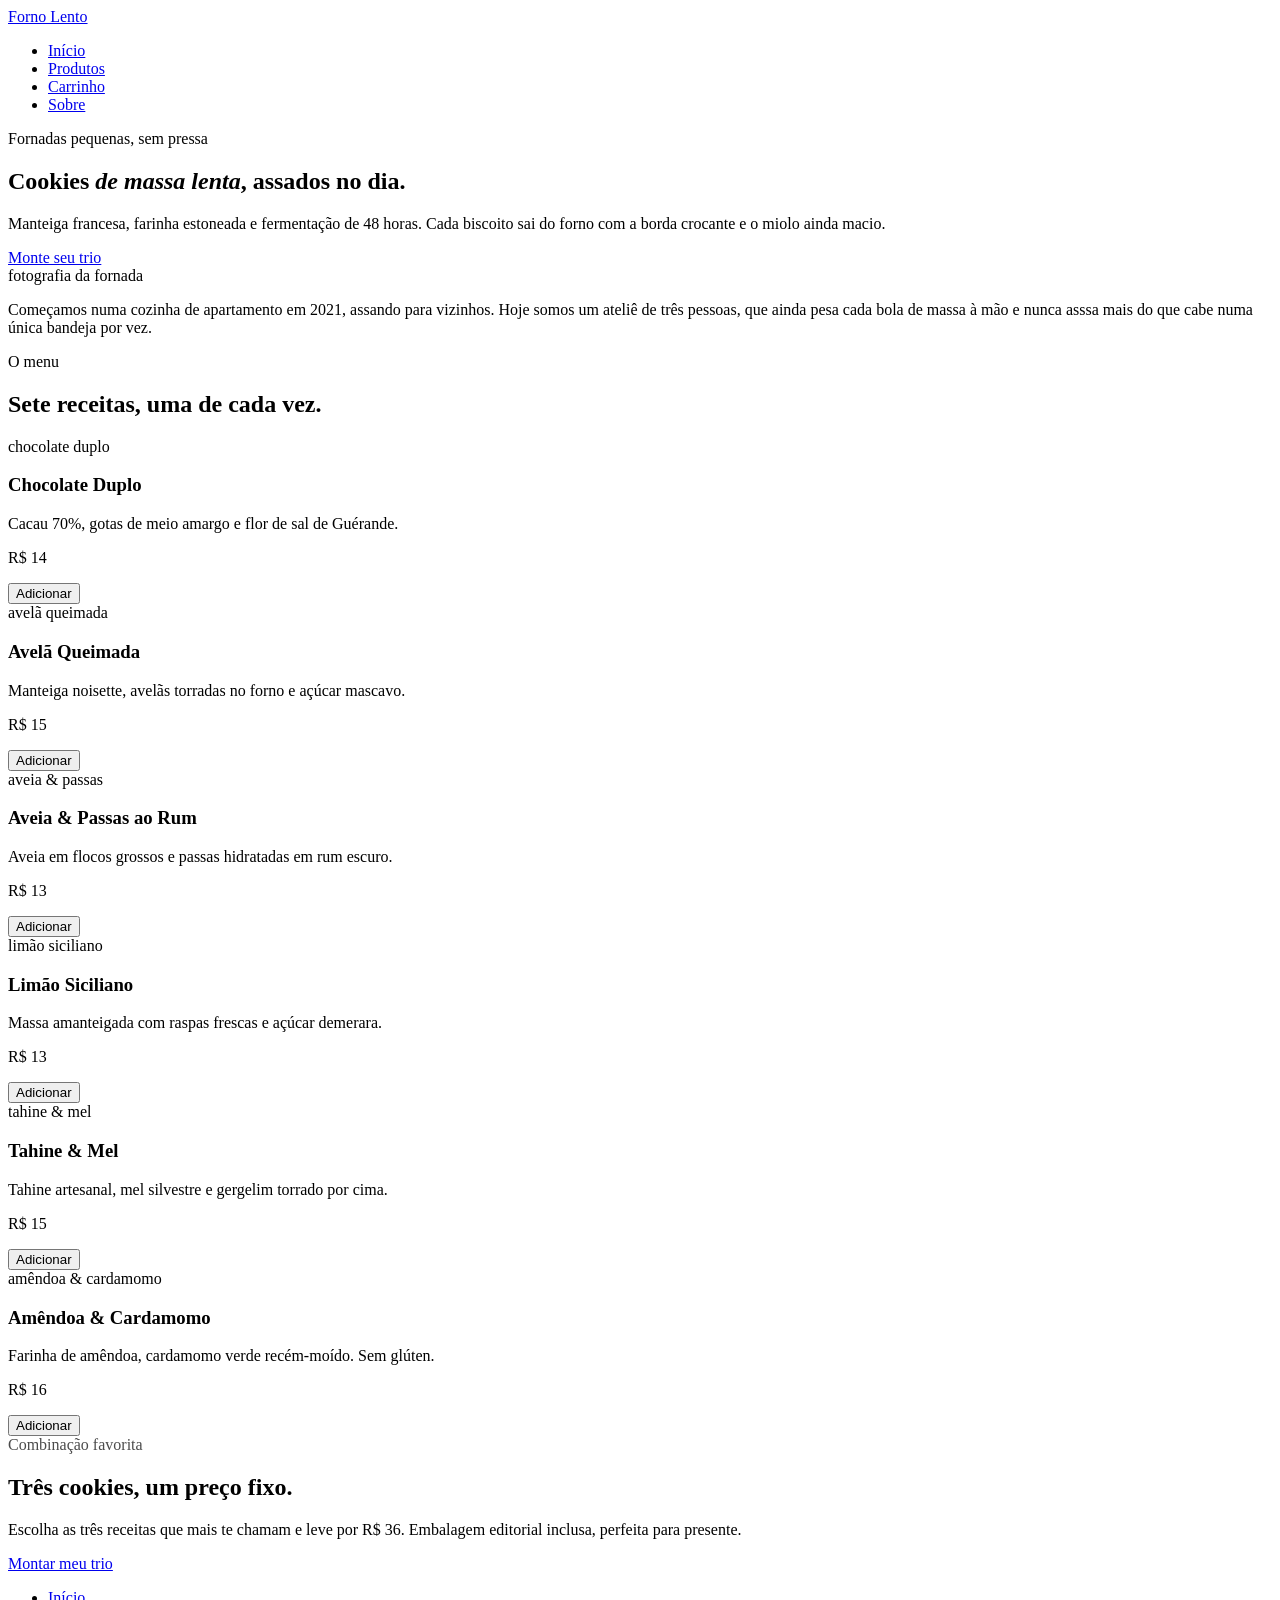
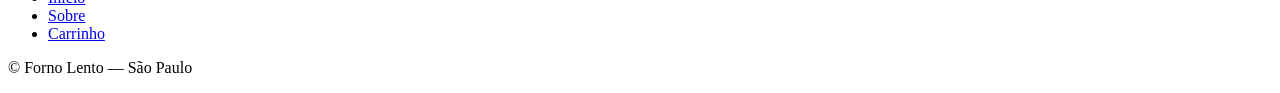
==== index.html @ 757d4aea "Update site info for publish Edited UI in Lovable  Co-authored-by: GDLOL4775 <159467509+GDLOL4775@us" ====
<!doctype html>
<html lang="pt-BR">
<head>
  <meta charset="utf-8" />
  <meta name="viewport" content="width=device-width, initial-scale=1" />
  <title>Forno Lento — Cookies artesanais assados sob encomenda</title>
  <meta name="description" content="Cookies artesanais de massa lenta, assados em pequenas fornadas. Monte seu trio ou escolha do nosso menu editorial.">
  <meta name="author" content="Forno Lento" />

  <meta property="og:type" content="website" />
  
  
  <meta name="twitter:card" content="summary_large_image" />
  
  

  <link rel="preconnect" href="https://fonts.googleapis.com" />
  <link rel="preconnect" href="https://fonts.gstatic.com" crossorigin />
  <link href="https://fonts.googleapis.com/css2?family=Lora:ital,wght@0,400;0,500;1,400&family=Playfair+Display:ital,wght@0,400;0,500;1,400;1,500&display=swap" rel="stylesheet" />
  <link rel="stylesheet" href="/css/style.css" />
  <script defer src="/js/app.js"></script>
  <meta property="og:title" content="Forno Lento — Cookies artesanais assados sob encomenda">
  <meta name="twitter:title" content="Forno Lento — Cookies artesanais assados sob encomenda">
  <meta property="og:description" content="Cookies artesanais de massa lenta, assados em pequenas fornadas. Monte seu trio ou escolha do nosso menu editorial.">
  <meta name="twitter:description" content="Cookies artesanais de massa lenta, assados em pequenas fornadas. Monte seu trio ou escolha do nosso menu editorial.">
  <meta property="og:image" content="https://storage.googleapis.com/gpt-engineer-file-uploads/attachments/og-images/34b82ac3-d8a8-46b2-ab25-bfdc445a05ab">
  <meta name="twitter:image" content="https://storage.googleapis.com/gpt-engineer-file-uploads/attachments/og-images/34b82ac3-d8a8-46b2-ab25-bfdc445a05ab">
</head>
<body>
  <header class="site-header">
    <div class="container">
      <a href="/" class="brand">Forno Lento</a>
      <nav class="main-nav" aria-label="Principal">
        <ul>
          <li><a href="/">Início</a></li>
          <li><a href="/#produtos">Produtos</a></li>
          <li><a href="/carrinho.html">Carrinho <span data-cart-count></span></a></li>
          <li><a href="/sobre.html">Sobre</a></li>
        </ul>
      </nav>
    </div>
  </header>

  <main>
    <section class="hero">
      <div class="container hero-grid">
        <div>
          <span class="section-eyebrow">Fornadas pequenas, sem pressa</span>
          <h1>Cookies <em>de massa lenta</em>, assados no dia.</h1>
          <p class="lede">Manteiga francesa, farinha estoneada e fermentação de 48 horas. Cada biscoito sai do forno com a borda crocante e o miolo ainda macio.</p>
          <a class="btn" href="/trio.html">Monte seu trio</a>
        </div>
        <div class="hero-image" aria-hidden="true">fotografia da fornada</div>
      </div>
    </section>

    <section class="story">
      <div class="container">
        <p>Começamos numa cozinha de apartamento em 2021, assando para vizinhos. Hoje somos um ateliê de três pessoas, que ainda pesa cada bola de massa à mão e nunca asssa mais do que cabe numa única bandeja por vez.</p>
      </div>
    </section>

    <section id="produtos">
      <div class="container">
        <header class="section-head">
          <span class="section-eyebrow">O menu</span>
          <h2>Sete receitas, uma de cada vez.</h2>
        </header>
        <div class="products-grid">
          <article class="product">
            <div class="product-image" aria-hidden="true">chocolate duplo</div>
            <h3>Chocolate Duplo</h3>
            <p class="desc">Cacau 70%, gotas de meio amargo e flor de sal de Guérande.</p>
            <p class="price">R$ 14</p>
            <form data-add-to-cart>
              <input type="hidden" name="id" value="chocolate-duplo" />
              <input type="hidden" name="name" value="Chocolate Duplo" />
              <input type="hidden" name="price" value="1400" />
              <button type="submit" class="btn-add">Adicionar</button>
            </form>
          </article>
          <article class="product">
            <div class="product-image" aria-hidden="true">avelã queimada</div>
            <h3>Avelã Queimada</h3>
            <p class="desc">Manteiga noisette, avelãs torradas no forno e açúcar mascavo.</p>
            <p class="price">R$ 15</p>
            <form data-add-to-cart>
              <input type="hidden" name="id" value="avela-queimada" />
              <input type="hidden" name="name" value="Avelã Queimada" />
              <input type="hidden" name="price" value="1500" />
              <button type="submit" class="btn-add">Adicionar</button>
            </form>
          </article>
          <article class="product">
            <div class="product-image" aria-hidden="true">aveia & passas</div>
            <h3>Aveia & Passas ao Rum</h3>
            <p class="desc">Aveia em flocos grossos e passas hidratadas em rum escuro.</p>
            <p class="price">R$ 13</p>
            <form data-add-to-cart>
              <input type="hidden" name="id" value="aveia-passas" />
              <input type="hidden" name="name" value="Aveia & Passas ao Rum" />
              <input type="hidden" name="price" value="1300" />
              <button type="submit" class="btn-add">Adicionar</button>
            </form>
          </article>
          <article class="product">
            <div class="product-image" aria-hidden="true">limão siciliano</div>
            <h3>Limão Siciliano</h3>
            <p class="desc">Massa amanteigada com raspas frescas e açúcar demerara.</p>
            <p class="price">R$ 13</p>
            <form data-add-to-cart>
              <input type="hidden" name="id" value="limao-siciliano" />
              <input type="hidden" name="name" value="Limão Siciliano" />
              <input type="hidden" name="price" value="1300" />
              <button type="submit" class="btn-add">Adicionar</button>
            </form>
          </article>
          <article class="product">
            <div class="product-image" aria-hidden="true">tahine & mel</div>
            <h3>Tahine & Mel</h3>
            <p class="desc">Tahine artesanal, mel silvestre e gergelim torrado por cima.</p>
            <p class="price">R$ 15</p>
            <form data-add-to-cart>
              <input type="hidden" name="id" value="tahine-mel" />
              <input type="hidden" name="name" value="Tahine & Mel" />
              <input type="hidden" name="price" value="1500" />
              <button type="submit" class="btn-add">Adicionar</button>
            </form>
          </article>
          <article class="product">
            <div class="product-image" aria-hidden="true">amêndoa & cardamomo</div>
            <h3>Amêndoa & Cardamomo</h3>
            <p class="desc">Farinha de amêndoa, cardamomo verde recém-moído. Sem glúten.</p>
            <p class="price">R$ 16</p>
            <form data-add-to-cart>
              <input type="hidden" name="id" value="amendoa-cardamomo" />
              <input type="hidden" name="name" value="Amêndoa & Cardamomo" />
              <input type="hidden" name="price" value="1600" />
              <button type="submit" class="btn-add">Adicionar</button>
            </form>
          </article>
        </div>
      </div>
    </section>

    <section class="cta-band">
      <div class="container">
        <span class="section-eyebrow" style="color:var(--cream);opacity:.7">Combinação favorita</span>
        <h2>Três cookies, um preço fixo.</h2>
        <p>Escolha as três receitas que mais te chamam e leve por R$ 36. Embalagem editorial inclusa, perfeita para presente.</p>
        <a class="btn" href="/trio.html">Montar meu trio</a>
      </div>
    </section>
  </main>

  <footer class="site-footer">
    <div class="container">
      <ul>
        <li><a href="/">Início</a></li>
        <li><a href="/sobre.html">Sobre</a></li>
        <li><a href="/carrinho.html">Carrinho</a></li>
      </ul>
      <p>© Forno Lento — São Paulo</p>
    </div>
  </footer>
</body>
</html>
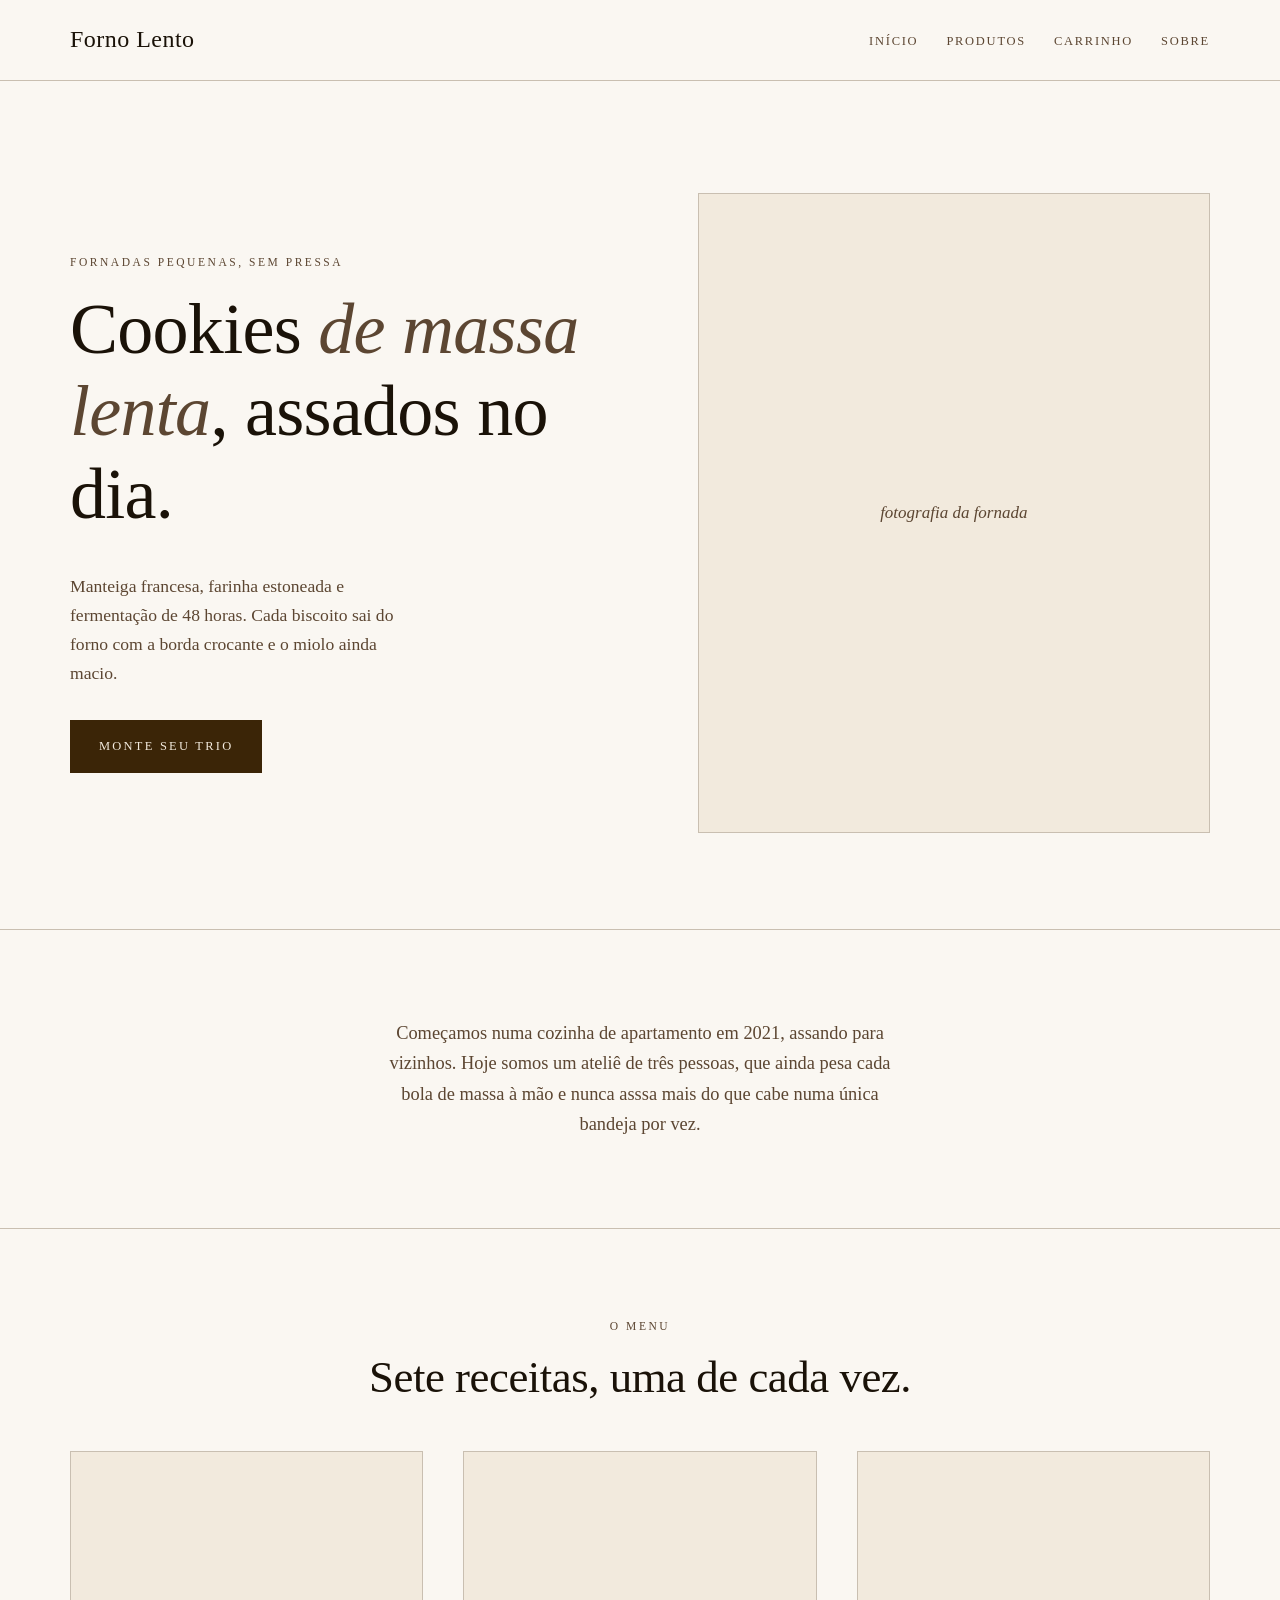
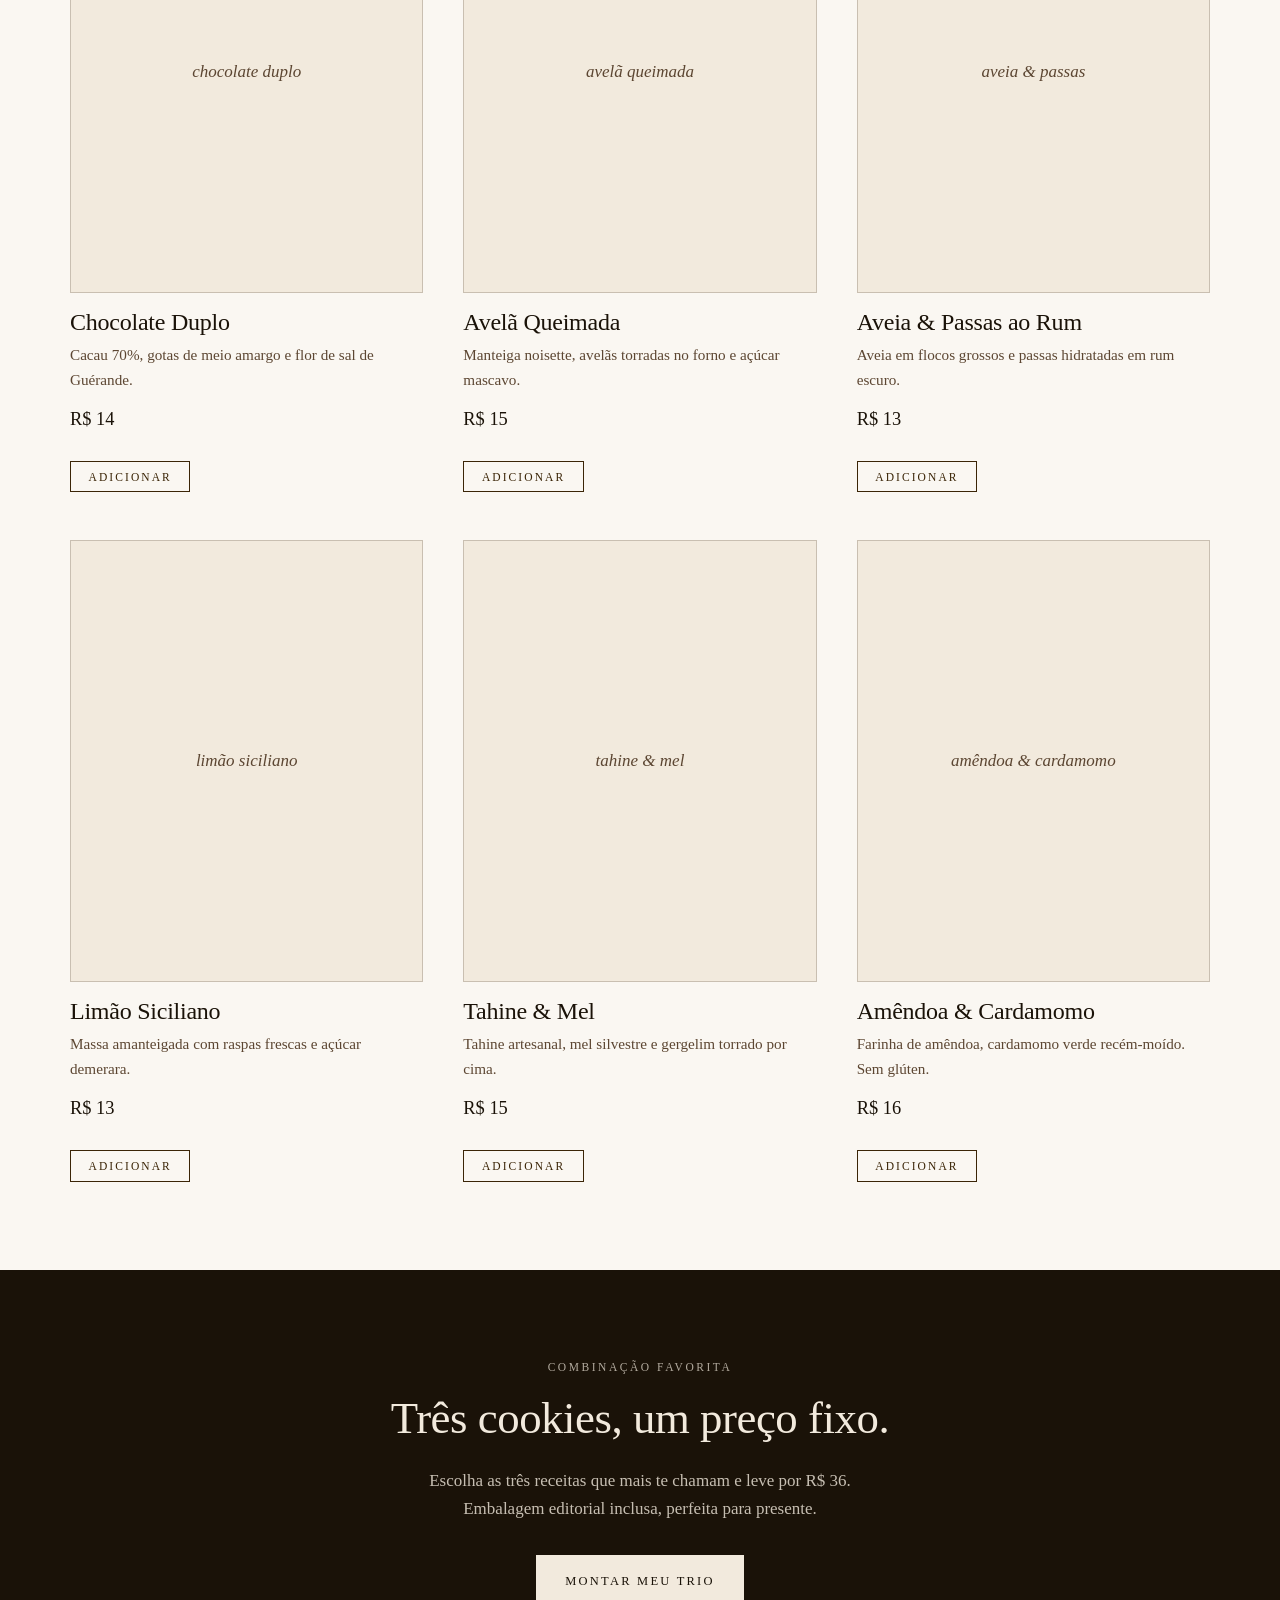
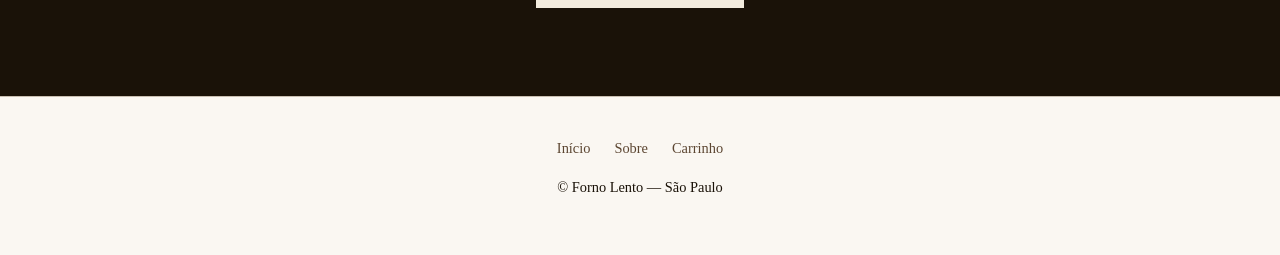
==== commit 46a9dc24: "fix: attempt of pages" ====
--- a/index.html
+++ b/index.html
@@ -1,5 +1,6 @@
 <!doctype html>
 <html lang="pt-BR">
+
 <head>
   <meta charset="utf-8" />
   <meta name="viewport" content="width=device-width, initial-scale=1" />
@@ -8,17 +9,17 @@
   <meta name="author" content="Forno Lento" />
 
   <meta property="og:type" content="website" />
-  
-  
+
+
   <meta name="twitter:card" content="summary_large_image" />
-  
-  
+
+
 
   <link rel="preconnect" href="https://fonts.googleapis.com" />
   <link rel="preconnect" href="https://fonts.gstatic.com" crossorigin />
   <link href="https://fonts.googleapis.com/css2?family=Lora:ital,wght@0,400;0,500;1,400&family=Playfair+Display:ital,wght@0,400;0,500;1,400;1,500&display=swap" rel="stylesheet" />
-  <link rel="stylesheet" href="/css/style.css" />
-  <script defer src="/js/app.js"></script>
+  <link rel="stylesheet" href="./css/style.css" />
+  <script type="module" defer src="./js/app.js"></script>
   <meta property="og:title" content="Forno Lento — Cookies artesanais assados sob encomenda">
   <meta name="twitter:title" content="Forno Lento — Cookies artesanais assados sob encomenda">
   <meta property="og:description" content="Cookies artesanais de massa lenta, assados em pequenas fornadas. Monte seu trio ou escolha do nosso menu editorial.">
@@ -26,16 +27,17 @@
   <meta property="og:image" content="https://storage.googleapis.com/gpt-engineer-file-uploads/attachments/og-images/34b82ac3-d8a8-46b2-ab25-bfdc445a05ab">
   <meta name="twitter:image" content="https://storage.googleapis.com/gpt-engineer-file-uploads/attachments/og-images/34b82ac3-d8a8-46b2-ab25-bfdc445a05ab">
 </head>
+
 <body>
   <header class="site-header">
     <div class="container">
-      <a href="/" class="brand">Forno Lento</a>
+      <a href="index.html" class="brand">Forno Lento</a>
       <nav class="main-nav" aria-label="Principal">
         <ul>
-          <li><a href="/">Início</a></li>
-          <li><a href="/#produtos">Produtos</a></li>
-          <li><a href="/carrinho.html">Carrinho <span data-cart-count></span></a></li>
-          <li><a href="/sobre.html">Sobre</a></li>
+          <li><a href="">Início</a></li>
+          <li><a href="#produtos">Produtos</a></li>
+          <li><a href="carrinho.html">Carrinho <span data-cart-count></span></a></li>
+          <li><a href="sobre.html">Sobre</a></li>
         </ul>
       </nav>
     </div>
@@ -48,7 +50,7 @@
           <span class="section-eyebrow">Fornadas pequenas, sem pressa</span>
           <h1>Cookies <em>de massa lenta</em>, assados no dia.</h1>
           <p class="lede">Manteiga francesa, farinha estoneada e fermentação de 48 horas. Cada biscoito sai do forno com a borda crocante e o miolo ainda macio.</p>
-          <a class="btn" href="/trio.html">Monte seu trio</a>
+          <a class="btn" href="trio.html">Monte seu trio</a>
         </div>
         <div class="hero-image" aria-hidden="true">fotografia da fornada</div>
       </div>
@@ -148,7 +150,7 @@
         <span class="section-eyebrow" style="color:var(--cream);opacity:.7">Combinação favorita</span>
         <h2>Três cookies, um preço fixo.</h2>
         <p>Escolha as três receitas que mais te chamam e leve por R$ 36. Embalagem editorial inclusa, perfeita para presente.</p>
-        <a class="btn" href="/trio.html">Montar meu trio</a>
+        <a class="btn" href="trio.html">Montar meu trio</a>
       </div>
     </section>
   </main>
@@ -156,12 +158,13 @@
   <footer class="site-footer">
     <div class="container">
       <ul>
-        <li><a href="/">Início</a></li>
-        <li><a href="/sobre.html">Sobre</a></li>
-        <li><a href="/carrinho.html">Carrinho</a></li>
+        <li><a href="">Início</a></li>
+        <li><a href=".sobre.html">Sobre</a></li>
+        <li><a href=".carrinho.html">Carrinho</a></li>
       </ul>
       <p>© Forno Lento — São Paulo</p>
     </div>
   </footer>
 </body>
-</html>
+
+</html>
--- a/css/style.css
+++ b/css/style.css
@@ -0,0 +1,23 @@
+/* REAPROVEITADOS EM TODA PÁGINA*/
+@import 'css-modules/utilitario.css';
+@import 'css-modules/global.css';
+@import 'css-modules/componentes.css';
+@import 'css-modules/cores.css';
+
+/* LAYOUT*/
+@import 'css-modules/container.css';
+@import 'css-modules/footer.css';
+@import 'css-modules/header.css';
+
+/* PÁGINAS ÚNICAS */
+@import 'css-modules/sobre.css';
+@import 'css-modules/produto.css';
+
+/* CARRINHO */
+@import 'css-modules/carrinho-produto.css';
+@import 'css-modules/carrinho.css';
+@import 'css-modules/extra-cart-page.css';
+
+/* TRIO-CARRINHO E CHECKOUT */
+@import 'css-modules/transacao-checkout.css';
+@import 'css-modules/trio-cookie.css';
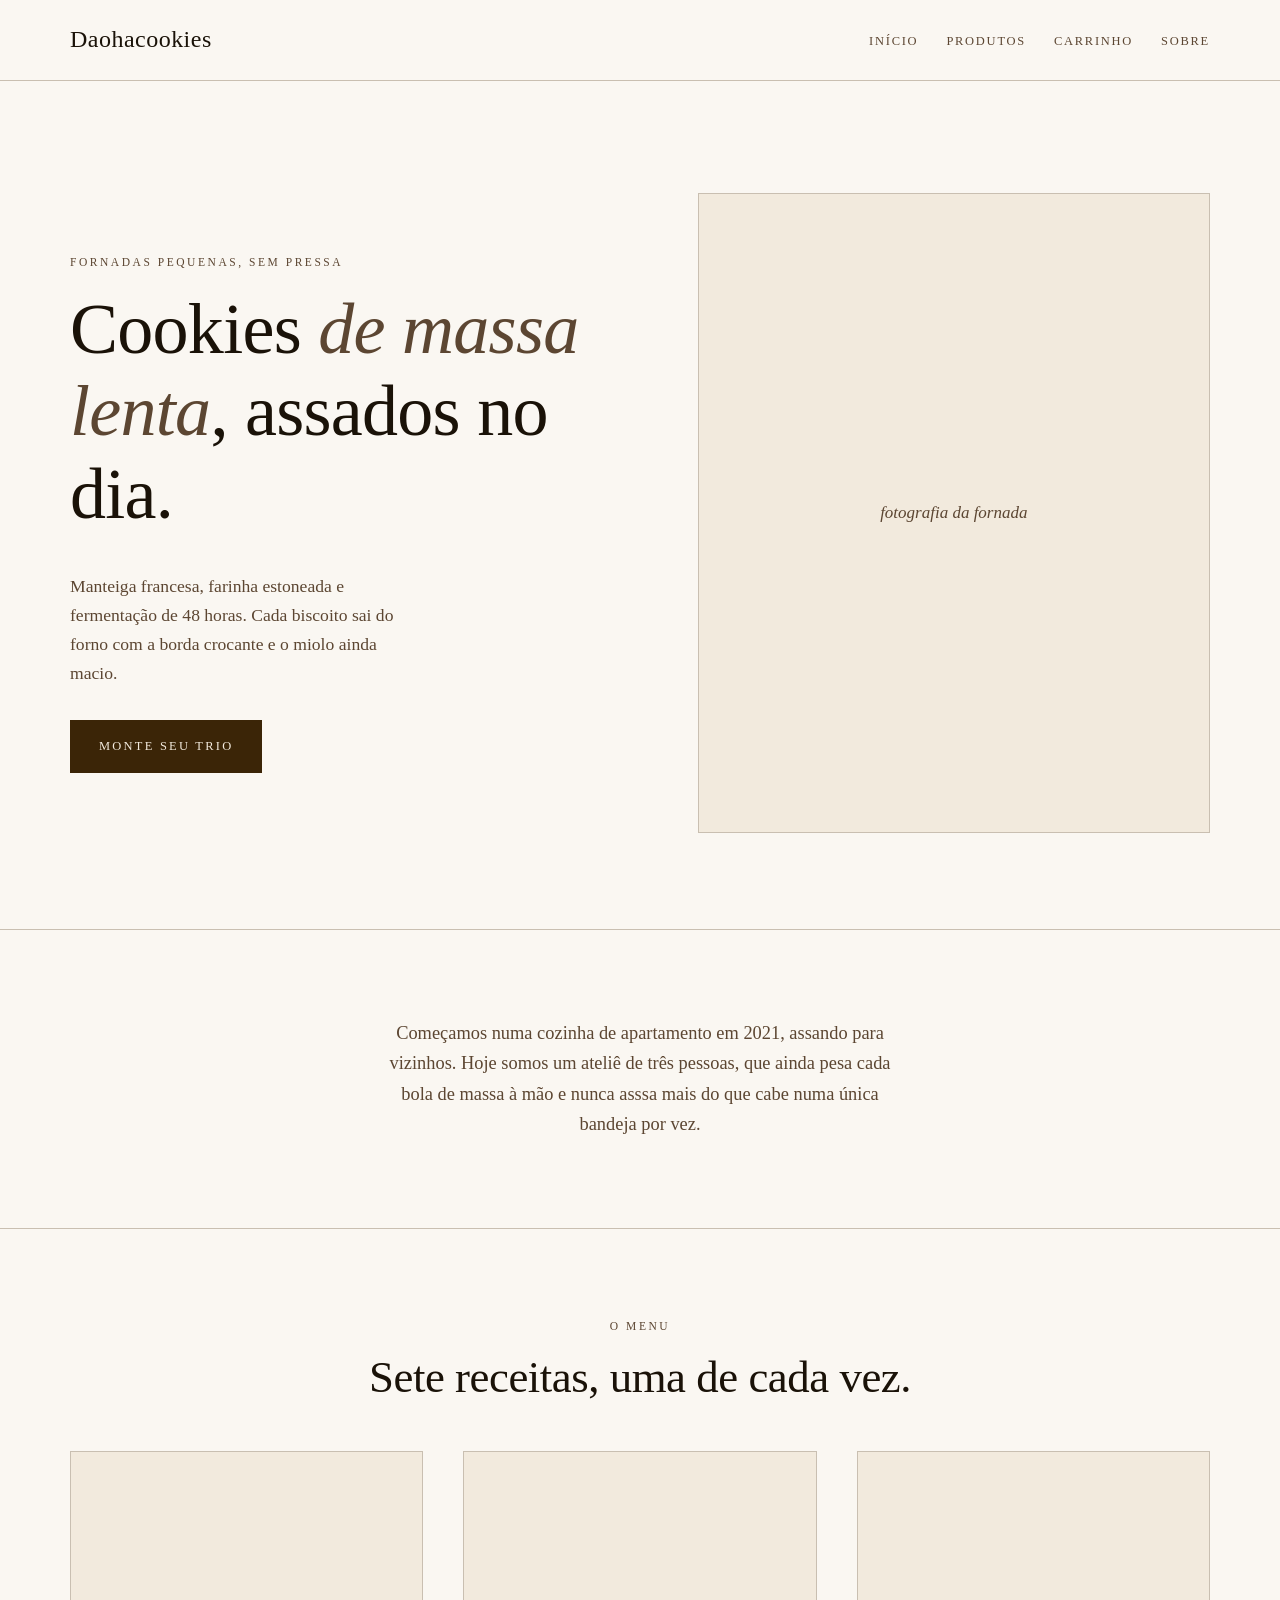
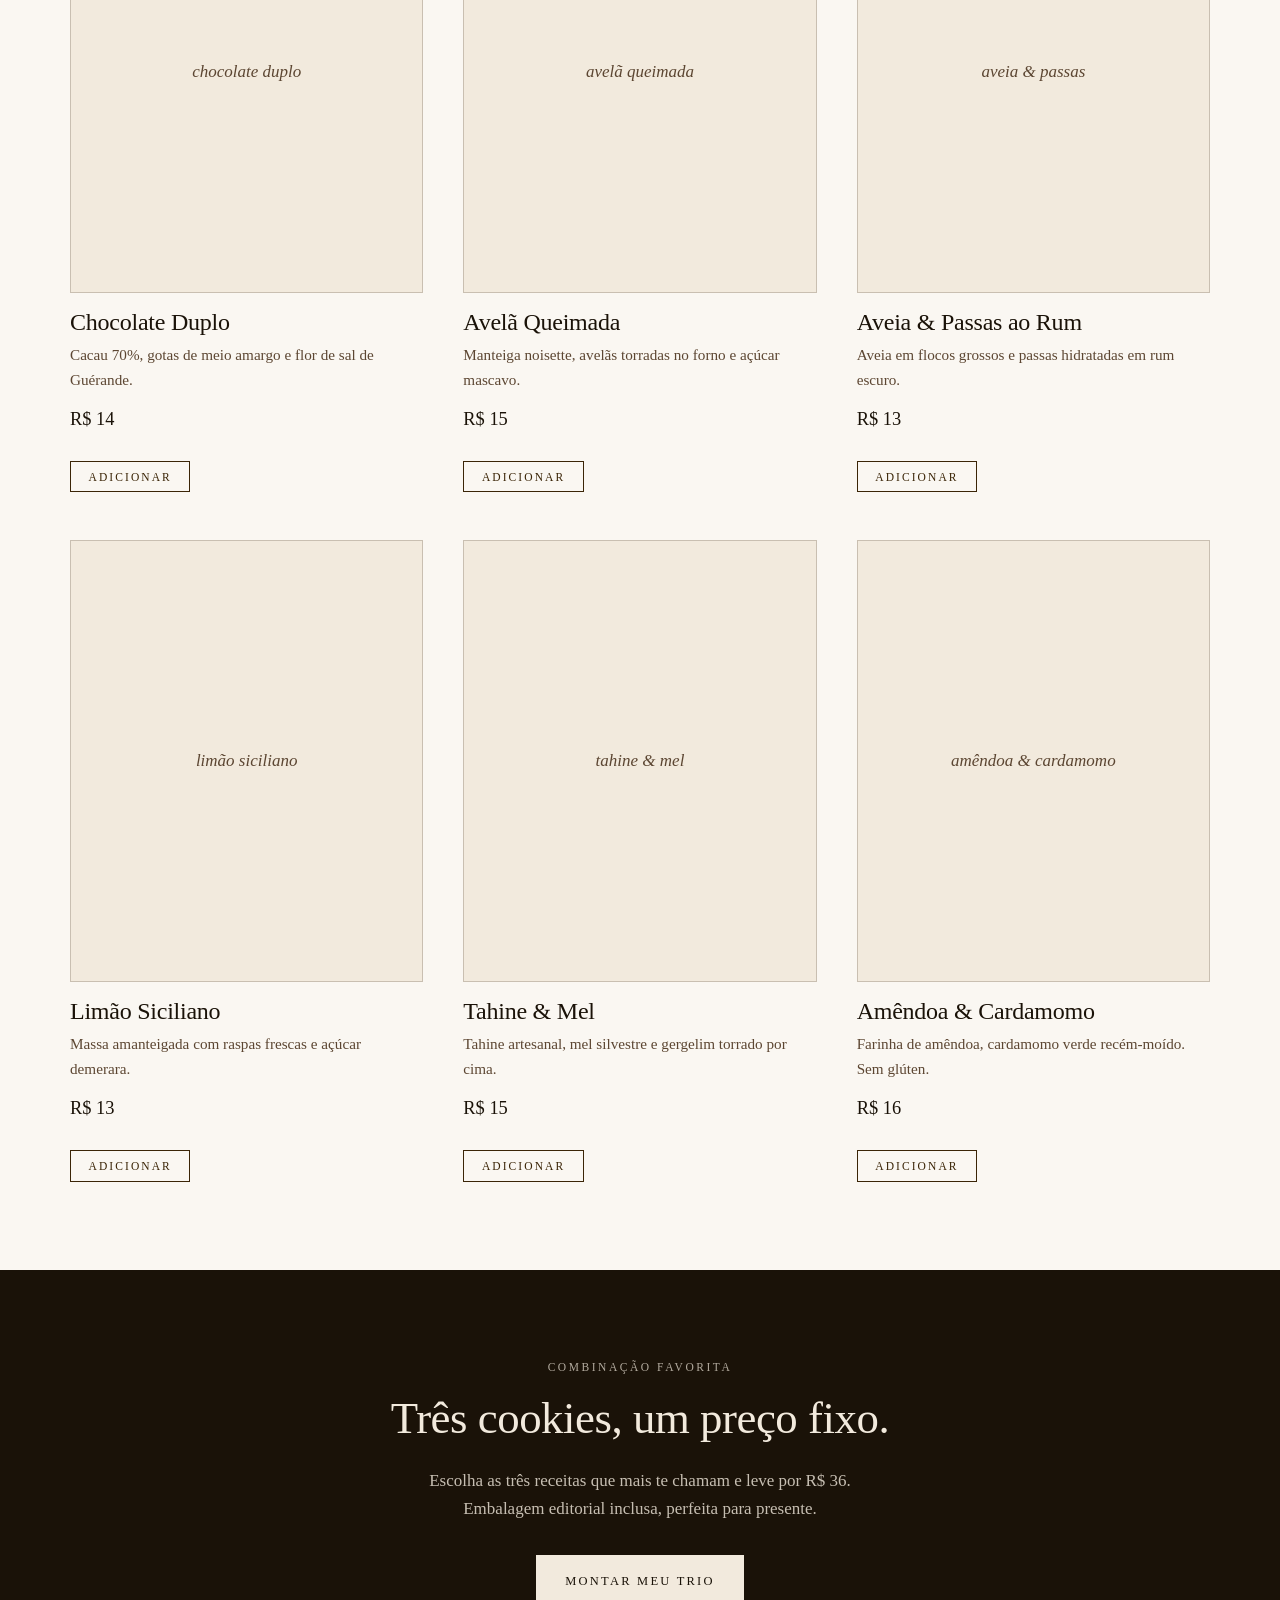
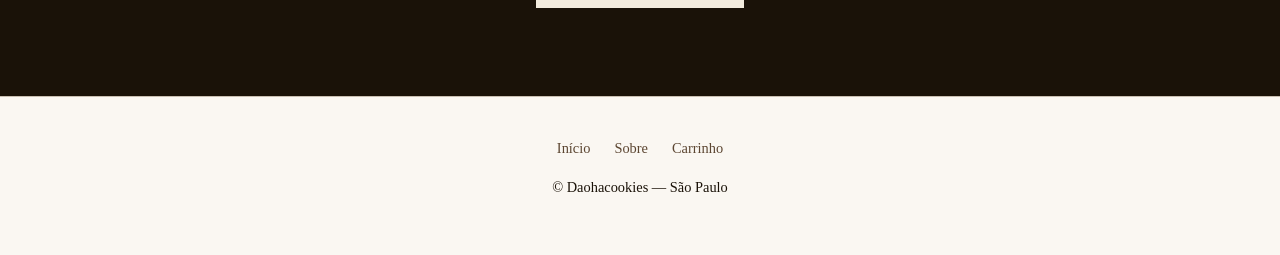
==== commit 1a5de74b: "mudei os nomes" ====
--- a/index.html
+++ b/index.html
@@ -4,9 +4,9 @@
 <head>
   <meta charset="utf-8" />
   <meta name="viewport" content="width=device-width, initial-scale=1" />
-  <title>Forno Lento — Cookies artesanais assados sob encomenda</title>
+  <title>Daohacookies — Cookies artesanais assados sob encomenda</title>
   <meta name="description" content="Cookies artesanais de massa lenta, assados em pequenas fornadas. Monte seu trio ou escolha do nosso menu editorial.">
-  <meta name="author" content="Forno Lento" />
+  <meta name="author" content="Daohacookies" />
 
   <meta property="og:type" content="website" />
 
@@ -18,10 +18,10 @@
   <link rel="preconnect" href="https://fonts.googleapis.com" />
   <link rel="preconnect" href="https://fonts.gstatic.com" crossorigin />
   <link href="https://fonts.googleapis.com/css2?family=Lora:ital,wght@0,400;0,500;1,400&family=Playfair+Display:ital,wght@0,400;0,500;1,400;1,500&display=swap" rel="stylesheet" />
-  <link rel="stylesheet" href="./css/style.css" />
-  <script type="module" defer src="./js/app.js"></script>
-  <meta property="og:title" content="Forno Lento — Cookies artesanais assados sob encomenda">
-  <meta name="twitter:title" content="Forno Lento — Cookies artesanais assados sob encomenda">
+  <link rel="stylesheet" href="/css/style.css" />
+  <script type="module" defer src="/js/app.js"></script>
+  <meta property="og:title" content="Daohacookies — Cookies artesanais assados sob encomenda">
+  <meta name="twitter:title" content="Daohacookies — Cookies artesanais assados sob encomenda">
   <meta property="og:description" content="Cookies artesanais de massa lenta, assados em pequenas fornadas. Monte seu trio ou escolha do nosso menu editorial.">
   <meta name="twitter:description" content="Cookies artesanais de massa lenta, assados em pequenas fornadas. Monte seu trio ou escolha do nosso menu editorial.">
   <meta property="og:image" content="https://storage.googleapis.com/gpt-engineer-file-uploads/attachments/og-images/34b82ac3-d8a8-46b2-ab25-bfdc445a05ab">
@@ -31,13 +31,13 @@
 <body>
   <header class="site-header">
     <div class="container">
-      <a href="index.html" class="brand">Forno Lento</a>
+      <a href="/" class="brand">Daohacookies</a>
       <nav class="main-nav" aria-label="Principal">
         <ul>
-          <li><a href="">Início</a></li>
-          <li><a href="#produtos">Produtos</a></li>
-          <li><a href="carrinho.html">Carrinho <span data-cart-count></span></a></li>
-          <li><a href="sobre.html">Sobre</a></li>
+          <li><a href="/">Início</a></li>
+          <li><a href="/#produtos">Produtos</a></li>
+          <li><a href="/carrinho.html">Carrinho <span data-cart-count></span></a></li>
+          <li><a href="/sobre.html">Sobre</a></li>
         </ul>
       </nav>
     </div>
@@ -50,7 +50,7 @@
           <span class="section-eyebrow">Fornadas pequenas, sem pressa</span>
           <h1>Cookies <em>de massa lenta</em>, assados no dia.</h1>
           <p class="lede">Manteiga francesa, farinha estoneada e fermentação de 48 horas. Cada biscoito sai do forno com a borda crocante e o miolo ainda macio.</p>
-          <a class="btn" href="trio.html">Monte seu trio</a>
+          <a class="btn" href="/trio.html">Monte seu trio</a>
         </div>
         <div class="hero-image" aria-hidden="true">fotografia da fornada</div>
       </div>
@@ -150,7 +150,7 @@
         <span class="section-eyebrow" style="color:var(--cream);opacity:.7">Combinação favorita</span>
         <h2>Três cookies, um preço fixo.</h2>
         <p>Escolha as três receitas que mais te chamam e leve por R$ 36. Embalagem editorial inclusa, perfeita para presente.</p>
-        <a class="btn" href="trio.html">Montar meu trio</a>
+        <a class="btn" href="/trio.html">Montar meu trio</a>
       </div>
     </section>
   </main>
@@ -158,11 +158,11 @@
   <footer class="site-footer">
     <div class="container">
       <ul>
-        <li><a href="">Início</a></li>
-        <li><a href=".sobre.html">Sobre</a></li>
-        <li><a href=".carrinho.html">Carrinho</a></li>
+        <li><a href="/">Início</a></li>
+        <li><a href="/sobre.html">Sobre</a></li>
+        <li><a href="/carrinho.html">Carrinho</a></li>
       </ul>
-      <p>© Forno Lento — São Paulo</p>
+      <p>© Daohacookies — São Paulo</p>
     </div>
   </footer>
 </body>
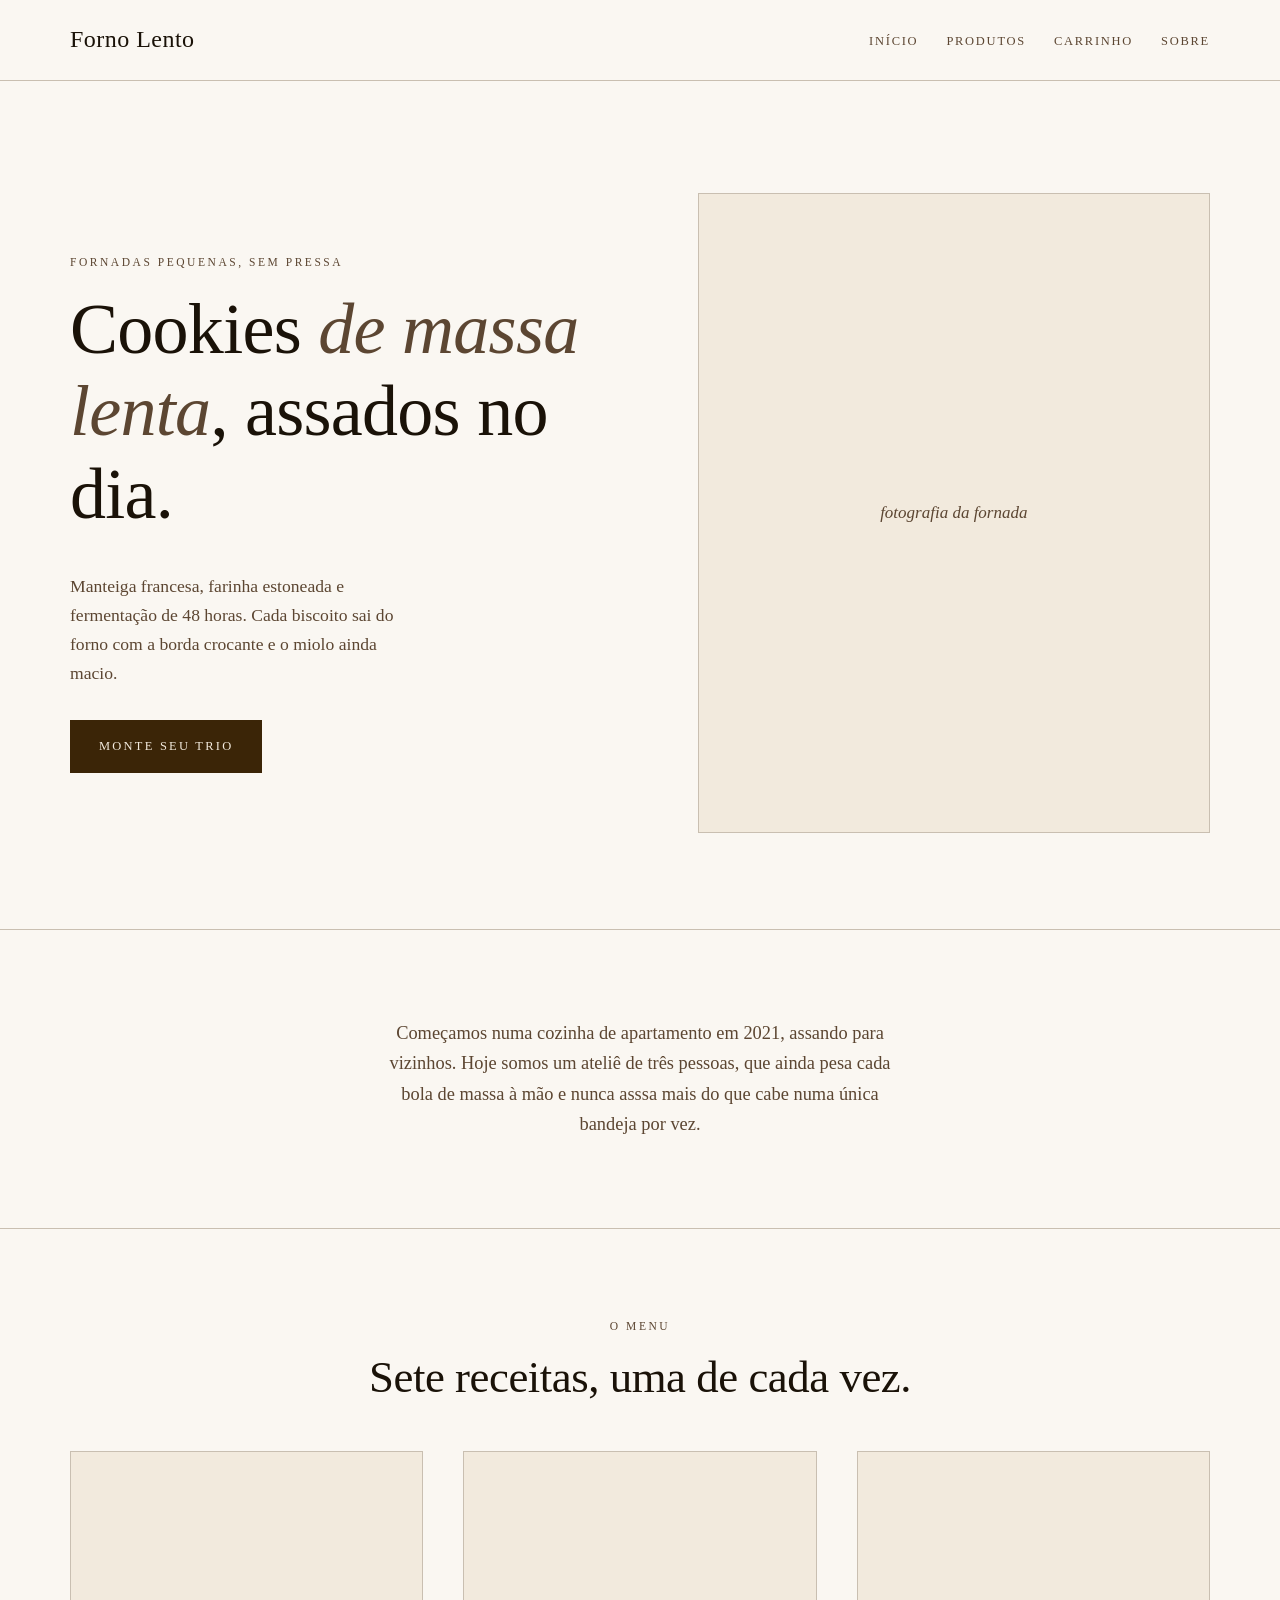
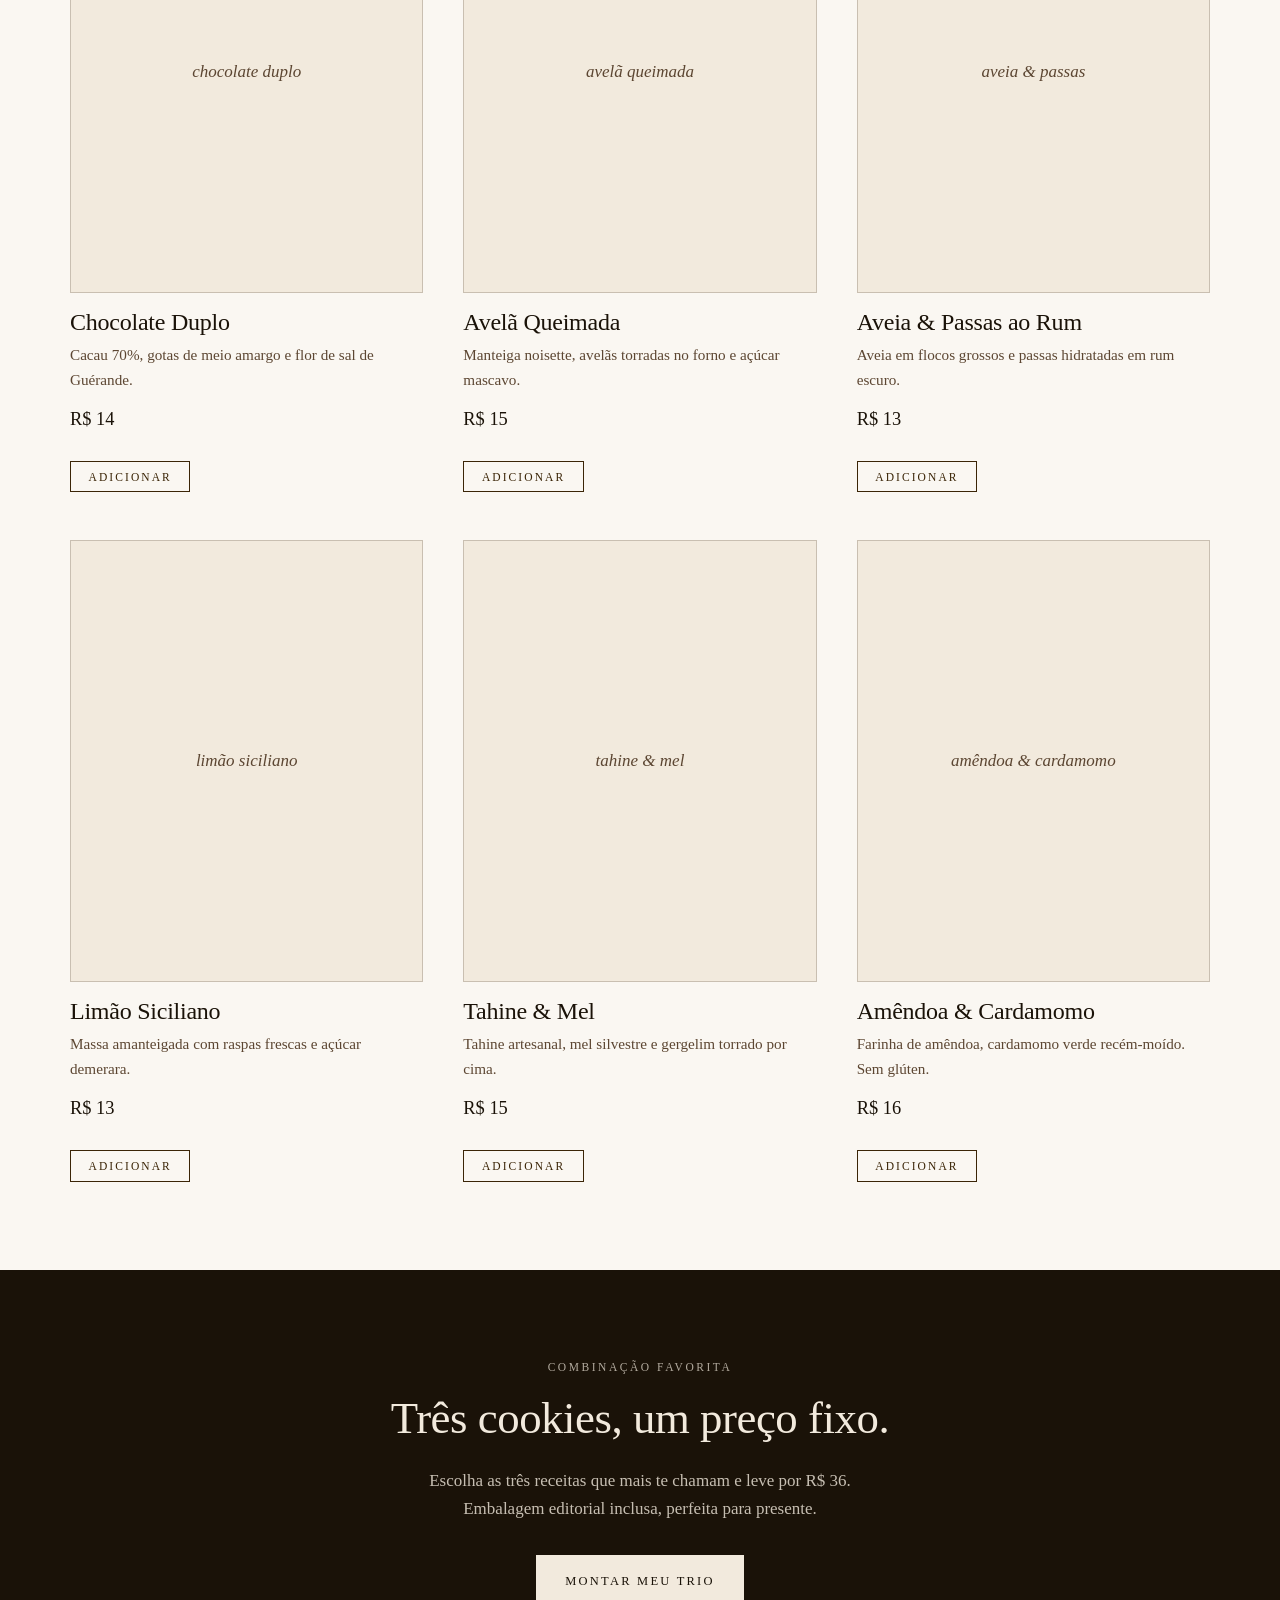
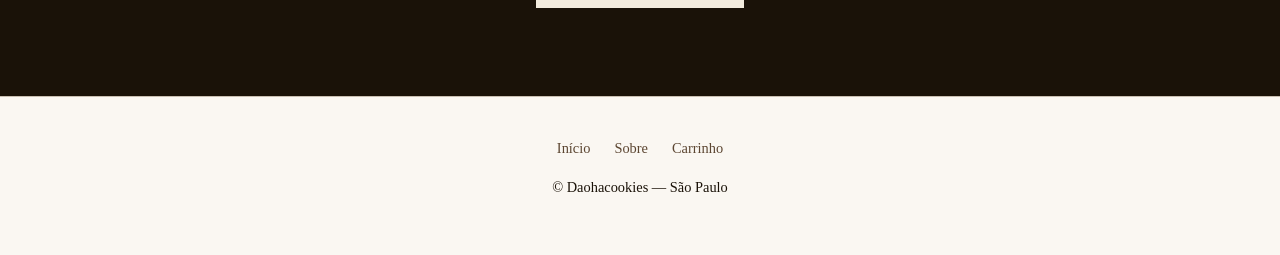
==== commit c84b9197: "merge na main" ====
--- a/index.html
+++ b/index.html
@@ -18,10 +18,10 @@
   <link rel="preconnect" href="https://fonts.googleapis.com" />
   <link rel="preconnect" href="https://fonts.gstatic.com" crossorigin />
   <link href="https://fonts.googleapis.com/css2?family=Lora:ital,wght@0,400;0,500;1,400&family=Playfair+Display:ital,wght@0,400;0,500;1,400;1,500&display=swap" rel="stylesheet" />
-  <link rel="stylesheet" href="/css/style.css" />
-  <script type="module" defer src="/js/app.js"></script>
-  <meta property="og:title" content="Daohacookies — Cookies artesanais assados sob encomenda">
-  <meta name="twitter:title" content="Daohacookies — Cookies artesanais assados sob encomenda">
+  <link rel="stylesheet" href="./css/style.css" />
+  <script type="module" defer src="./js/app.js"></script>
+  <meta property="og:title" content="Forno Lento — Cookies artesanais assados sob encomenda">
+  <meta name="twitter:title" content="Forno Lento — Cookies artesanais assados sob encomenda">
   <meta property="og:description" content="Cookies artesanais de massa lenta, assados em pequenas fornadas. Monte seu trio ou escolha do nosso menu editorial.">
   <meta name="twitter:description" content="Cookies artesanais de massa lenta, assados em pequenas fornadas. Monte seu trio ou escolha do nosso menu editorial.">
   <meta property="og:image" content="https://storage.googleapis.com/gpt-engineer-file-uploads/attachments/og-images/34b82ac3-d8a8-46b2-ab25-bfdc445a05ab">
@@ -31,13 +31,13 @@
 <body>
   <header class="site-header">
     <div class="container">
-      <a href="/" class="brand">Daohacookies</a>
+      <a href="index.html" class="brand">Forno Lento</a>
       <nav class="main-nav" aria-label="Principal">
         <ul>
-          <li><a href="/">Início</a></li>
-          <li><a href="/#produtos">Produtos</a></li>
-          <li><a href="/carrinho.html">Carrinho <span data-cart-count></span></a></li>
-          <li><a href="/sobre.html">Sobre</a></li>
+          <li><a href="">Início</a></li>
+          <li><a href="#produtos">Produtos</a></li>
+          <li><a href="carrinho.html">Carrinho <span data-cart-count></span></a></li>
+          <li><a href="sobre.html">Sobre</a></li>
         </ul>
       </nav>
     </div>
@@ -50,7 +50,7 @@
           <span class="section-eyebrow">Fornadas pequenas, sem pressa</span>
           <h1>Cookies <em>de massa lenta</em>, assados no dia.</h1>
           <p class="lede">Manteiga francesa, farinha estoneada e fermentação de 48 horas. Cada biscoito sai do forno com a borda crocante e o miolo ainda macio.</p>
-          <a class="btn" href="/trio.html">Monte seu trio</a>
+          <a class="btn" href="trio.html">Monte seu trio</a>
         </div>
         <div class="hero-image" aria-hidden="true">fotografia da fornada</div>
       </div>
@@ -150,7 +150,7 @@
         <span class="section-eyebrow" style="color:var(--cream);opacity:.7">Combinação favorita</span>
         <h2>Três cookies, um preço fixo.</h2>
         <p>Escolha as três receitas que mais te chamam e leve por R$ 36. Embalagem editorial inclusa, perfeita para presente.</p>
-        <a class="btn" href="/trio.html">Montar meu trio</a>
+        <a class="btn" href="trio.html">Montar meu trio</a>
       </div>
     </section>
   </main>
@@ -158,9 +158,9 @@
   <footer class="site-footer">
     <div class="container">
       <ul>
-        <li><a href="/">Início</a></li>
-        <li><a href="/sobre.html">Sobre</a></li>
-        <li><a href="/carrinho.html">Carrinho</a></li>
+        <li><a href="">Início</a></li>
+        <li><a href=".sobre.html">Sobre</a></li>
+        <li><a href=".carrinho.html">Carrinho</a></li>
       </ul>
       <p>© Daohacookies — São Paulo</p>
     </div>
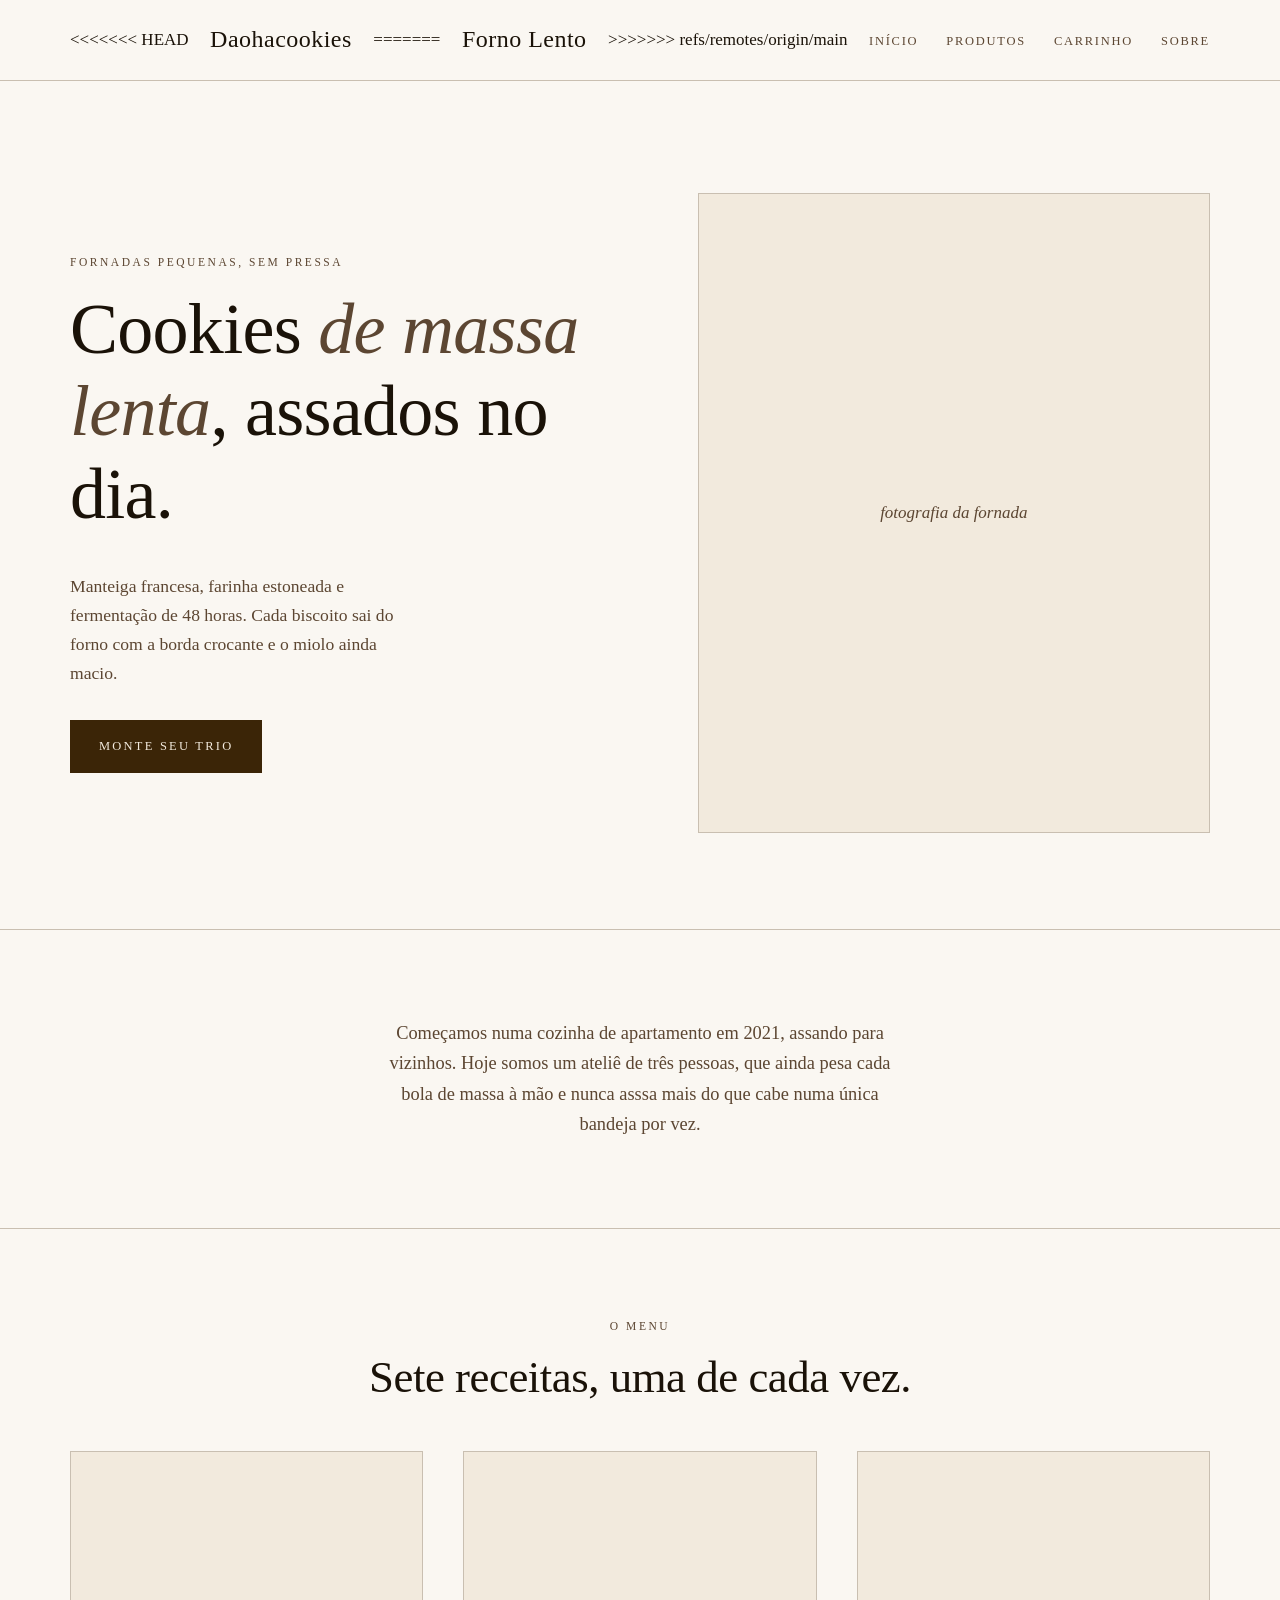
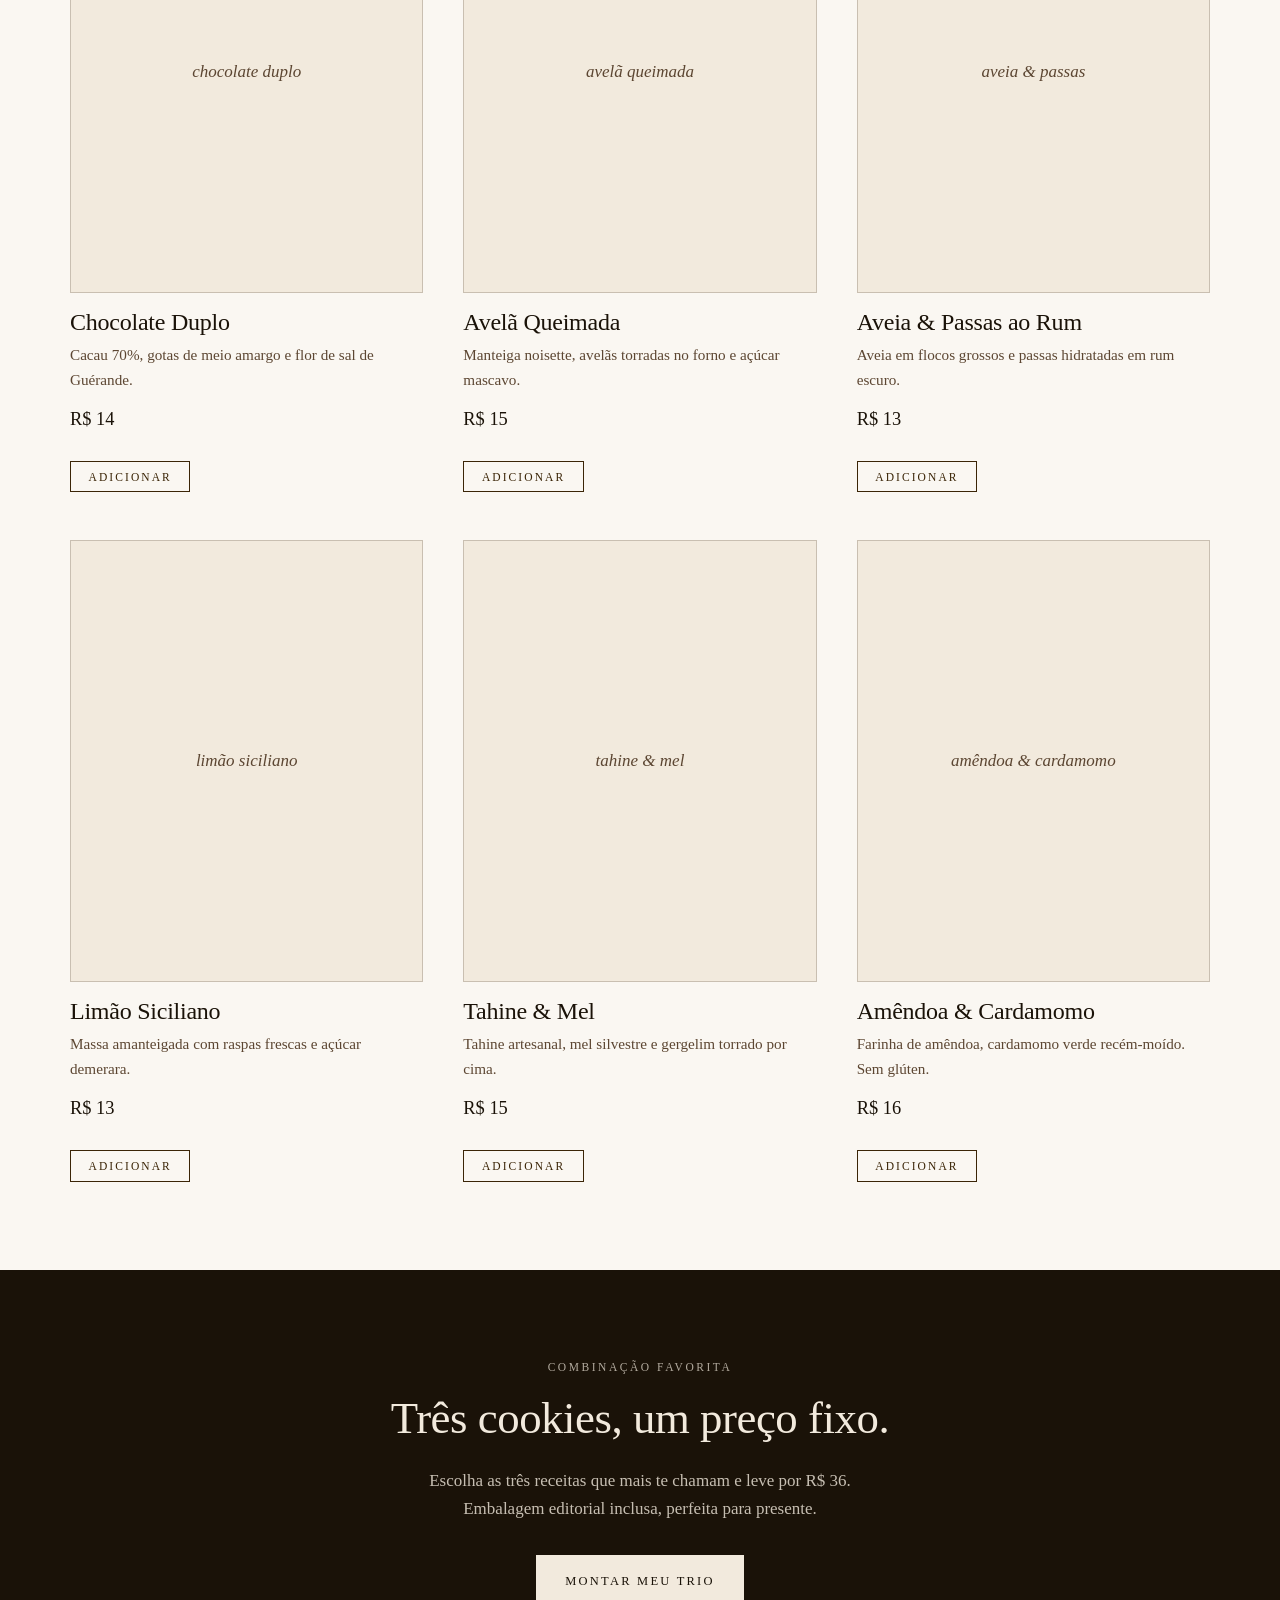
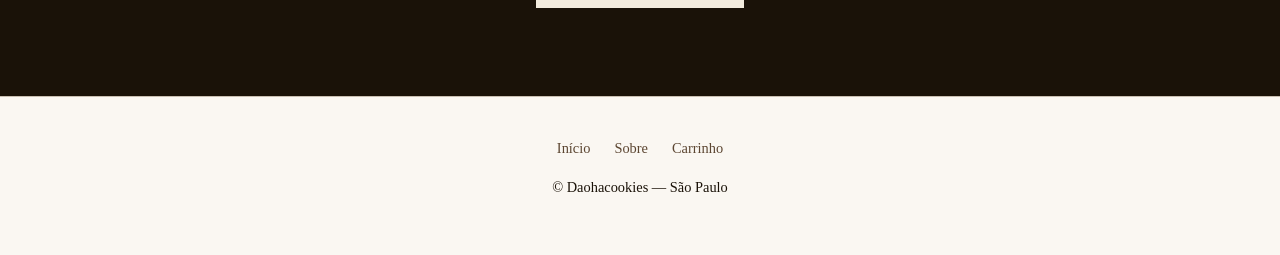
==== commit acabfe6e: "merge na main" ====
--- a/index.html
+++ b/index.html
@@ -31,7 +31,11 @@
 <body>
   <header class="site-header">
     <div class="container">
+<<<<<<< HEAD
+      <a href="/" class="brand">Daohacookies</a>
+=======
       <a href="index.html" class="brand">Forno Lento</a>
+>>>>>>> refs/remotes/origin/main
       <nav class="main-nav" aria-label="Principal">
         <ul>
           <li><a href="">Início</a></li>
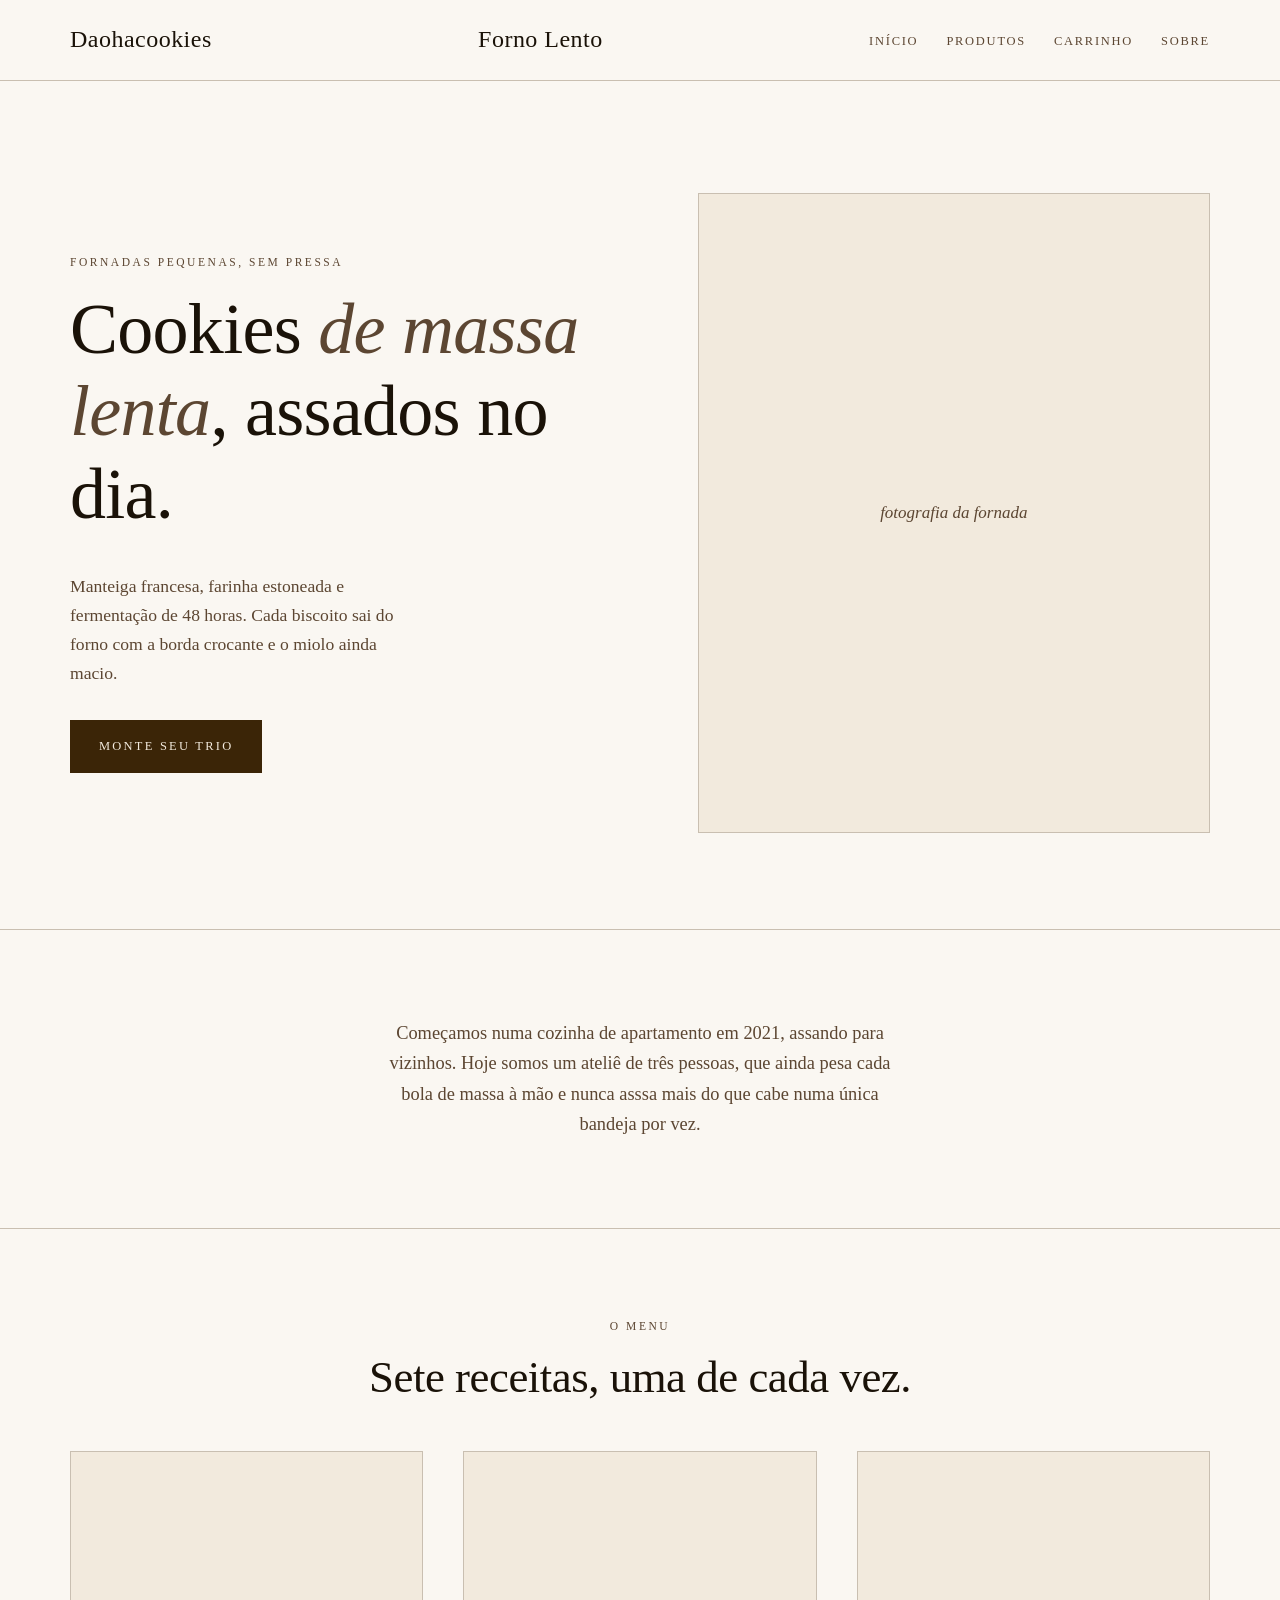
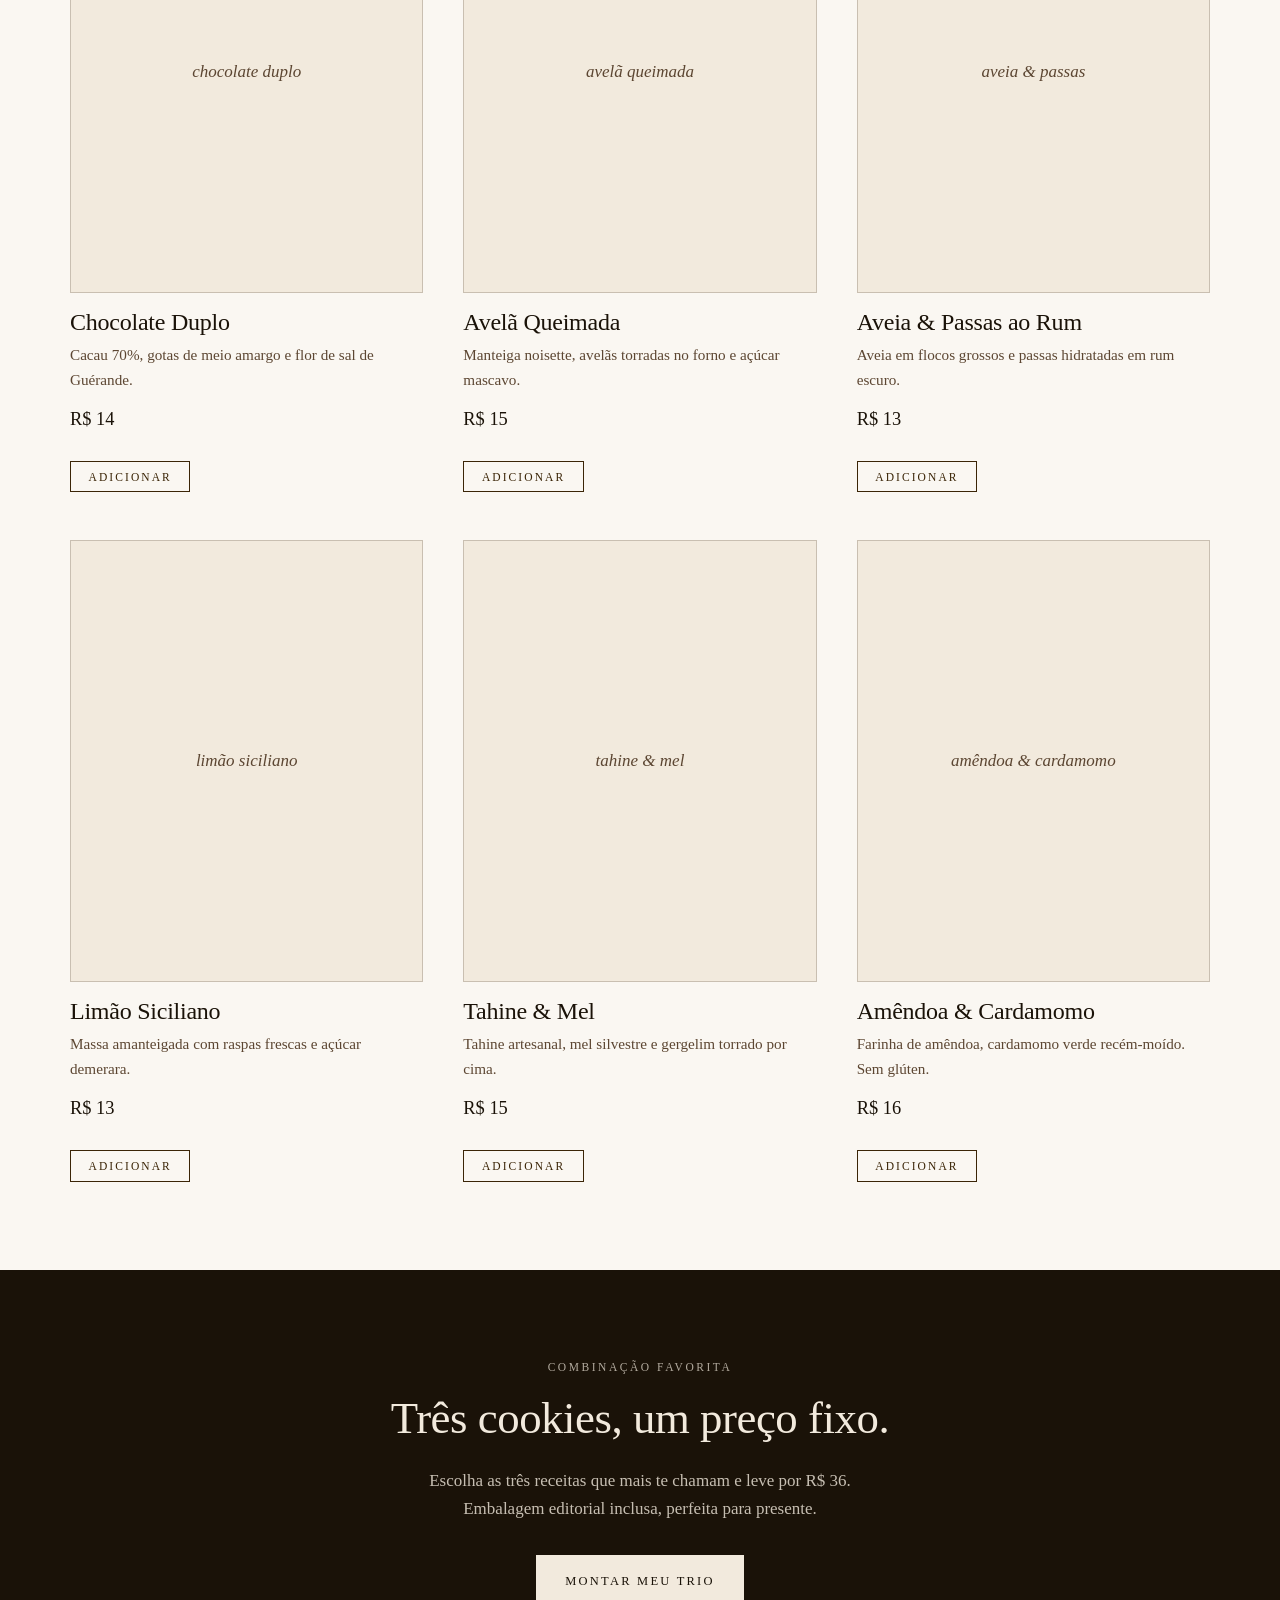
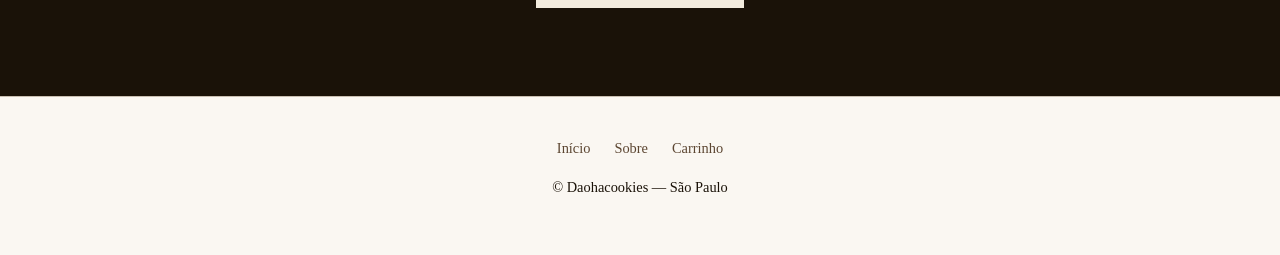
==== commit e0df43b2: "merge" ====
--- a/index.html
+++ b/index.html
@@ -31,11 +31,8 @@
 <body>
   <header class="site-header">
     <div class="container">
-<<<<<<< HEAD
       <a href="/" class="brand">Daohacookies</a>
-=======
       <a href="index.html" class="brand">Forno Lento</a>
->>>>>>> refs/remotes/origin/main
       <nav class="main-nav" aria-label="Principal">
         <ul>
           <li><a href="">Início</a></li>
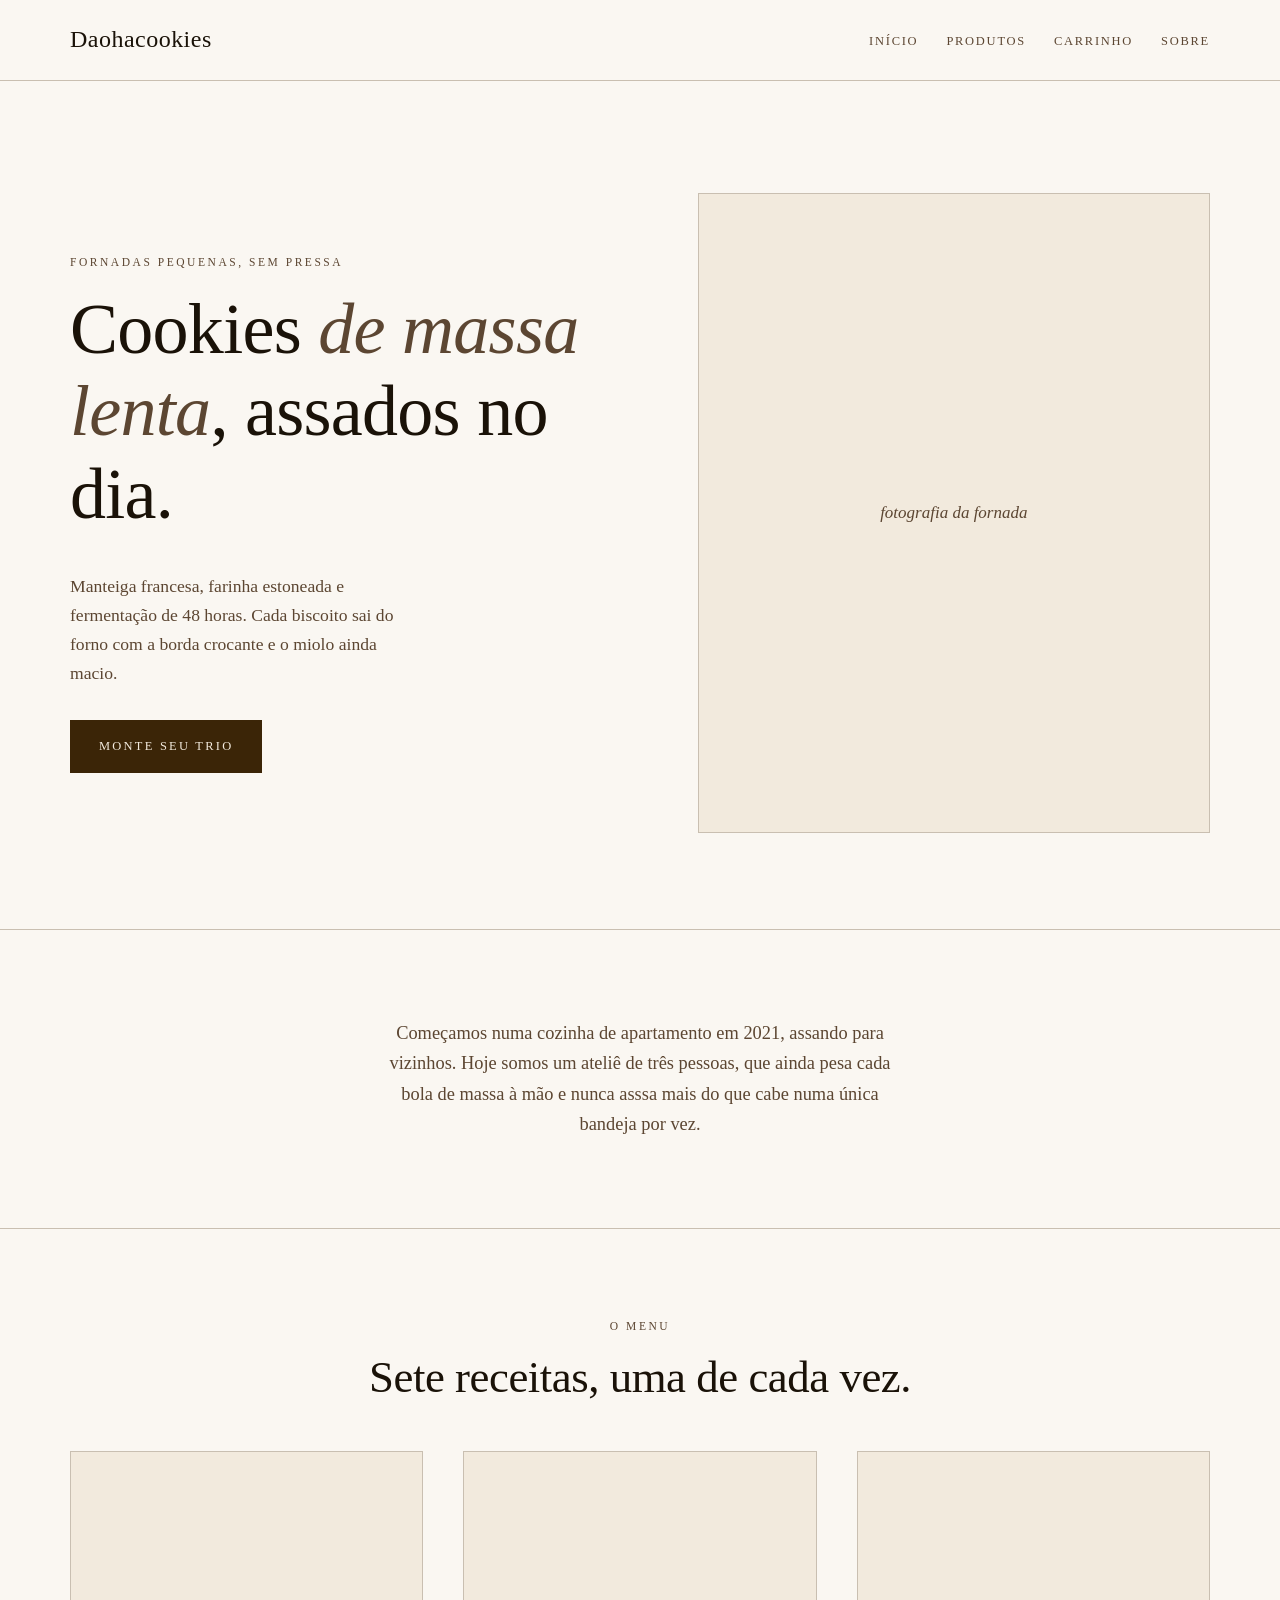
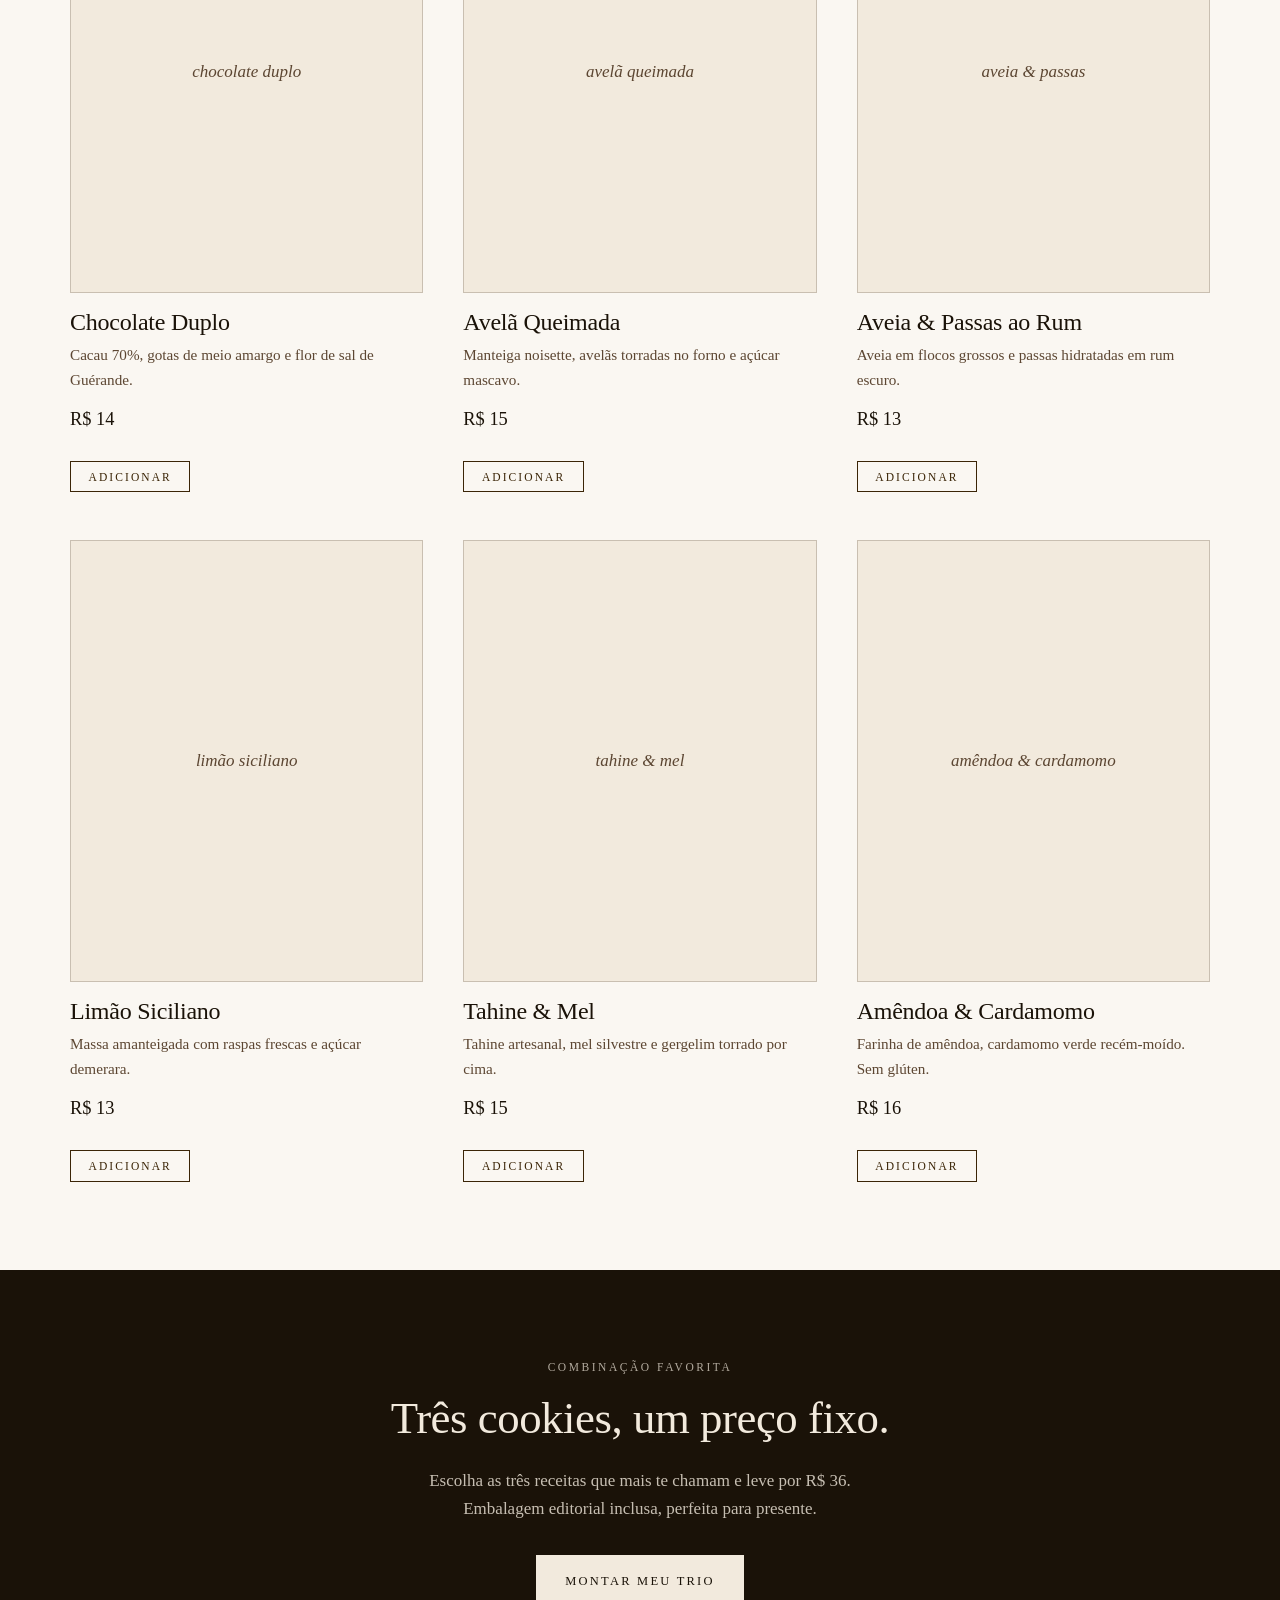
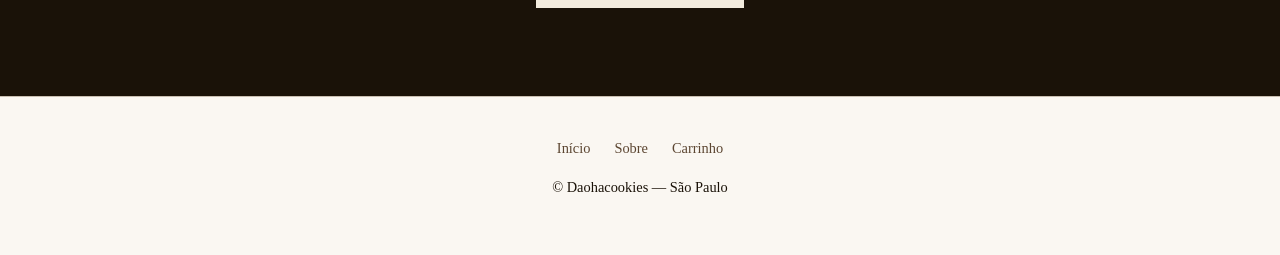
==== commit 52126543: "arrumei o forno lento" ====
--- a/index.html
+++ b/index.html
@@ -31,8 +31,7 @@
 <body>
   <header class="site-header">
     <div class="container">
-      <a href="/" class="brand">Daohacookies</a>
-      <a href="index.html" class="brand">Forno Lento</a>
+      <a href="./index.html" class="brand">Daohacookies</a>
       <nav class="main-nav" aria-label="Principal">
         <ul>
           <li><a href="">Início</a></li>
